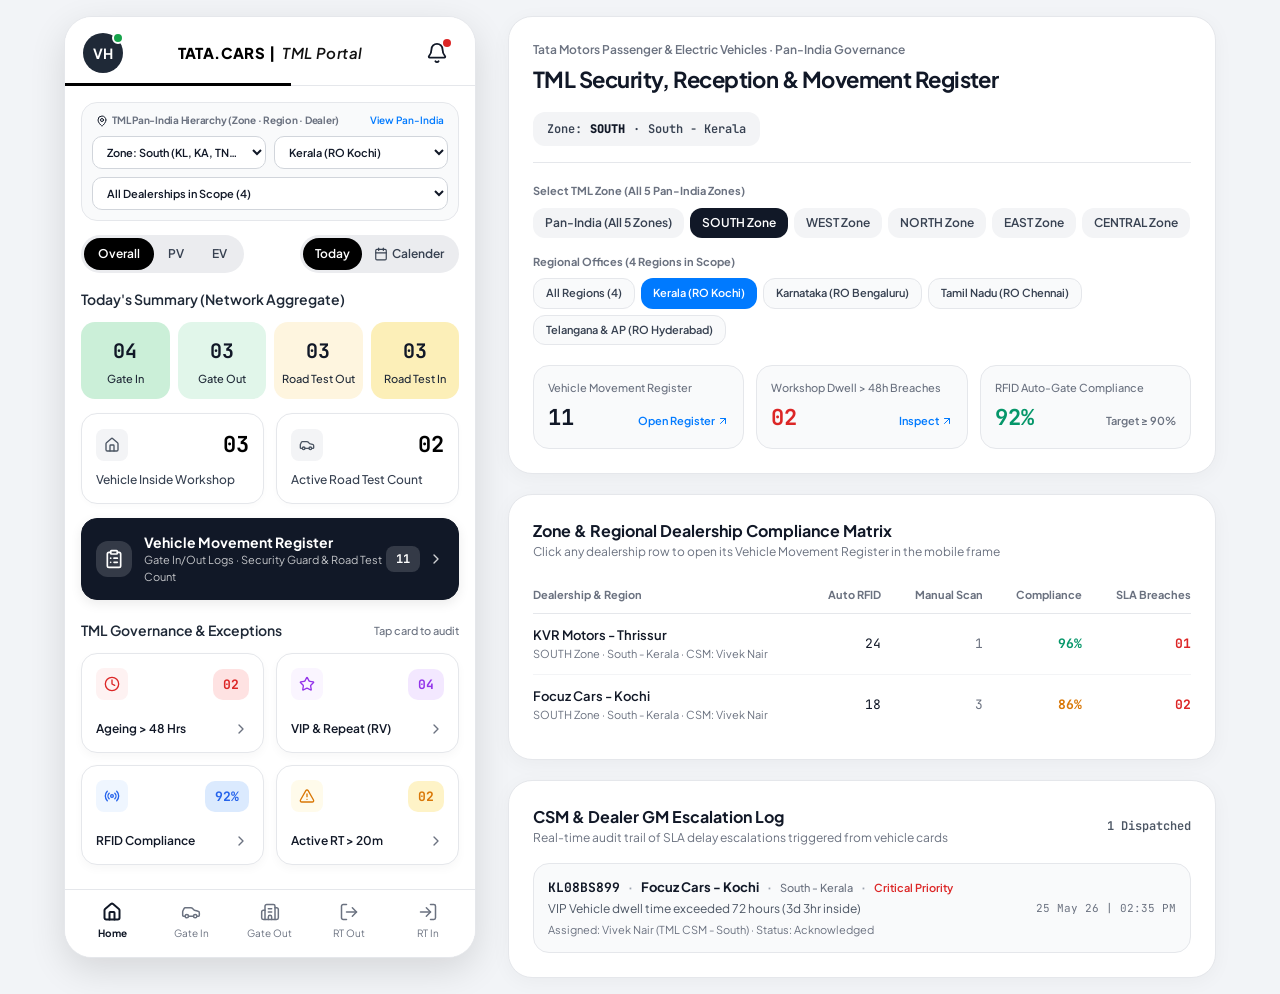
==== docs/index.html @ 7dfeef68 "build: update static documentation assets Update the documentation site build with the latest compil" ====
<!doctype html>
<html lang="en">
  <head>
    <meta charset="UTF-8" />
    <meta name="viewport" content="width=device-width, initial-scale=1.0" />
    <title>TATA.CARS | TML Security &amp; Reception Journey</title>
    <meta name="description" content="Tata Motors Limited (TML) regional governance portal for dealership workshop gate-in/out tracking, RFID compliance monitoring, road test telemetry, and SLA breach escalation." />
    <meta property="og:title" content="TATA.CARS | TML Security &amp; Reception Journey" />
    <meta property="og:description" content="Tata Motors Limited (TML) regional governance portal for dealership workshop gate-in/out tracking, RFID compliance monitoring, road test telemetry, and SLA breach escalation." />
    <meta property="og:type" content="website" />
    <meta name="twitter:card" content="summary_large_image" />
    <link rel="preconnect" href="https://fonts.googleapis.com">
    <link rel="preconnect" href="https://fonts.gstatic.com" crossorigin>
    <link href="https://fonts.googleapis.com/css2?family=JetBrains+Mono:wght@500;600;700&family=Plus+Jakarta+Sans:ital,wght@0,400;0,500;0,600;0,700;0,800;1,600&display=swap" rel="stylesheet">
    <script type="module" crossorigin src="./assets/index-ChUcdZ5o.js"></script>
    <link rel="stylesheet" crossorigin href="./assets/index-DG1BY53H.css">
  </head>
  <body class="bg-[#F2F4F7] text-[#111827] antialiased selection:bg-[#007AFF] selection:text-white">
    <div id="root"></div>
  </body>
</html>
---- docs/assets/index-DG1BY53H.css ----
/*! tailwindcss v4.3.3 | MIT License | https://tailwindcss.com */
@layer properties{@supports (((-webkit-hyphens:none)) and (not (margin-trim:inline))) or ((-moz-orient:inline) and (not (color:rgb(from red r g b)))){*,:before,:after,::backdrop{--tw-space-y-reverse:0;--tw-divide-y-reverse:0;--tw-border-style:solid;--tw-leading:initial;--tw-font-weight:initial;--tw-tracking:initial;--tw-shadow:0 0 #0000;--tw-shadow-color:initial;--tw-shadow-alpha:100%;--tw-inset-shadow:0 0 #0000;--tw-inset-shadow-color:initial;--tw-inset-shadow-alpha:100%;--tw-ring-color:initial;--tw-ring-shadow:0 0 #0000;--tw-inset-ring-color:initial;--tw-inset-ring-shadow:0 0 #0000;--tw-ring-inset:initial;--tw-ring-offset-width:0px;--tw-ring-offset-color:#fff;--tw-ring-offset-shadow:0 0 #0000;--tw-backdrop-blur:initial;--tw-backdrop-brightness:initial;--tw-backdrop-contrast:initial;--tw-backdrop-grayscale:initial;--tw-backdrop-hue-rotate:initial;--tw-backdrop-invert:initial;--tw-backdrop-opacity:initial;--tw-backdrop-saturate:initial;--tw-backdrop-sepia:initial}}}@layer theme{:root,:host{--font-sans:-apple-system, BlinkMacSystemFont, "Segoe UI", Roboto, "Helvetica Neue", "Noto Sans", Arial, sans-serif, "Apple Color Emoji", "Segoe UI Emoji", "Segoe UI Symbol", "Noto Color Emoji";--font-mono:ui-monospace, SFMono-Regular, Menlo, Monaco, Consolas, "Liberation Mono", "Courier New", monospace;--color-black:#000;--color-white:#fff;--spacing:.25rem;--container-6xl:72rem;--font-weight-medium:500;--font-weight-semibold:600;--font-weight-bold:700;--font-weight-extrabold:800;--tracking-tight:-.025em;--leading-snug:1.375;--radius-lg:.5rem;--radius-xl:.75rem;--radius-2xl:1rem;--blur-xs:4px;--default-transition-duration:.15s;--default-transition-timing-function:cubic-bezier(.4, 0, .2, 1);--default-font-family:var(--font-sans);--default-mono-font-family:var(--font-mono)}}@layer base{*,:after,:before,::backdrop{box-sizing:border-box;border:0 solid;margin:0;padding:0}::file-selector-button{box-sizing:border-box;border:0 solid;margin:0;padding:0}html,:host{-webkit-text-size-adjust:100%;tab-size:4;line-height:1.5;font-family:var(--default-font-family,-apple-system, BlinkMacSystemFont, "Segoe UI", Roboto, "Helvetica Neue", "Noto Sans", Arial, sans-serif, "Apple Color Emoji", "Segoe UI Emoji", "Segoe UI Symbol", "Noto Color Emoji");font-feature-settings:var(--default-font-feature-settings,normal);font-variation-settings:var(--default-font-variation-settings,normal);-webkit-tap-highlight-color:transparent}hr{height:0;color:inherit;border-top-width:1px}abbr:where([title]){-webkit-text-decoration:underline dotted;text-decoration:underline dotted}h1,h2,h3,h4,h5,h6{font-size:inherit;font-weight:inherit}a{color:inherit;-webkit-text-decoration:inherit;-webkit-text-decoration:inherit;-webkit-text-decoration:inherit;-webkit-text-decoration:inherit;text-decoration:inherit}b,strong{font-weight:bolder}code,kbd,samp,pre{font-family:var(--default-mono-font-family,ui-monospace, SFMono-Regular, Menlo, Monaco, Consolas, "Liberation Mono", "Courier New", monospace);font-feature-settings:var(--default-mono-font-feature-settings,normal);font-variation-settings:var(--default-mono-font-variation-settings,normal);font-size:1em}small{font-size:80%}sub,sup{vertical-align:baseline;font-size:75%;line-height:0;position:relative}sub{bottom:-.25em}sup{top:-.5em}table{text-indent:0;border-color:inherit;border-collapse:collapse}:-moz-focusring:where(:not(iframe)){outline:auto}progress{vertical-align:baseline}summary{display:list-item}ol,ul,menu{list-style:none}img,svg,video,canvas,audio,iframe,embed,object{vertical-align:middle;display:block}img,video{max-width:100%;height:auto}button,input,select,optgroup,textarea{font:inherit;font-feature-settings:inherit;font-variation-settings:inherit;letter-spacing:inherit;color:inherit;opacity:1;background-color:#0000;border-radius:0}::file-selector-button{font:inherit;font-feature-settings:inherit;font-variation-settings:inherit;letter-spacing:inherit;color:inherit;opacity:1;background-color:#0000;border-radius:0}:where(select:is([multiple],[size])) optgroup{font-weight:bolder}:where(select:is([multiple],[size])) optgroup option{padding-inline-start:20px}::file-selector-button{margin-inline-end:4px}::placeholder{opacity:1}@supports (not ((-webkit-appearance:-apple-pay-button))) or (contain-intrinsic-size:1px){::placeholder{color:currentColor}@supports (color:color-mix(in lab, red, red)){::placeholder{color:color-mix(in oklab, currentcolor 50%, transparent)}}}textarea{resize:vertical}::-webkit-search-decoration{-webkit-appearance:none}::-webkit-date-and-time-value{min-height:1lh;text-align:inherit}::-webkit-datetime-edit{display:inline-flex}::-webkit-datetime-edit-fields-wrapper{padding:0}::-webkit-datetime-edit{padding-block:0}::-webkit-datetime-edit-year-field{padding-block:0}::-webkit-datetime-edit-month-field{padding-block:0}::-webkit-datetime-edit-day-field{padding-block:0}::-webkit-datetime-edit-hour-field{padding-block:0}::-webkit-datetime-edit-minute-field{padding-block:0}::-webkit-datetime-edit-second-field{padding-block:0}::-webkit-datetime-edit-millisecond-field{padding-block:0}::-webkit-datetime-edit-meridiem-field{padding-block:0}::-webkit-calendar-picker-indicator{line-height:1}:-moz-ui-invalid{box-shadow:none}button,input:where([type=button],[type=reset],[type=submit]){appearance:button}::file-selector-button{appearance:button}::-webkit-inner-spin-button{height:auto}::-webkit-outer-spin-button{height:auto}[hidden]:where(:not([hidden=until-found])){display:none!important}body{color:#111827;-webkit-tap-highlight-color:transparent;background-color:#f2f4f7;font-family:Plus Jakarta Sans,-apple-system,BlinkMacSystemFont,sans-serif}.font-mono-tabular{font-variant-numeric:tabular-nums;font-family:JetBrains Mono,monospace}.tabular-nums{font-variant-numeric:tabular-nums}}@layer components;@layer utilities{.absolute{position:absolute}.fixed{position:fixed}.relative{position:relative}.inset-0{inset:0}.-top-\[1px\]{top:-1px}.top-1\.5{top:calc(var(--spacing) * 1.5)}.-right-\[1px\]{right:-1px}.right-1\.5{right:calc(var(--spacing) * 1.5)}.bottom-\[-1px\]{bottom:-1px}.left-0{left:0}.z-50{z-index:50}.mx-4{margin-inline:calc(var(--spacing) * 4)}.my-3{margin-block:calc(var(--spacing) * 3)}.mt-0\.5{margin-top:calc(var(--spacing) * .5)}.mt-1{margin-top:var(--spacing)}.mt-2{margin-top:calc(var(--spacing) * 2)}.mt-3{margin-top:calc(var(--spacing) * 3)}.mb-0\.5{margin-bottom:calc(var(--spacing) * .5)}.mb-1{margin-bottom:var(--spacing)}.mb-1\.5{margin-bottom:calc(var(--spacing) * 1.5)}.mb-2{margin-bottom:calc(var(--spacing) * 2)}.mb-2\.5{margin-bottom:calc(var(--spacing) * 2.5)}.mb-3{margin-bottom:calc(var(--spacing) * 3)}.mb-3\.5{margin-bottom:calc(var(--spacing) * 3.5)}.mb-4{margin-bottom:calc(var(--spacing) * 4)}.mb-5{margin-bottom:calc(var(--spacing) * 5)}.ml-1{margin-left:var(--spacing)}.block{display:block}.contents{display:contents}.flex{display:flex}.grid{display:grid}.inline-flex{display:inline-flex}.h-2{height:calc(var(--spacing) * 2)}.h-3{height:calc(var(--spacing) * 3)}.h-3\.5{height:calc(var(--spacing) * 3.5)}.h-4{height:calc(var(--spacing) * 4)}.h-5{height:calc(var(--spacing) * 5)}.h-7{height:calc(var(--spacing) * 7)}.h-8{height:calc(var(--spacing) * 8)}.h-9{height:calc(var(--spacing) * 9)}.h-10{height:calc(var(--spacing) * 10)}.h-\[3px\]{height:3px}.h-\[22px\]{height:22px}.min-h-\[40px\]{min-height:40px}.min-h-\[100px\]{min-height:100px}.min-h-\[860px\]{min-height:860px}.min-h-screen{min-height:100vh}.w-2{width:calc(var(--spacing) * 2)}.w-3{width:calc(var(--spacing) * 3)}.w-3\.5{width:calc(var(--spacing) * 3.5)}.w-4{width:calc(var(--spacing) * 4)}.w-5{width:calc(var(--spacing) * 5)}.w-7{width:calc(var(--spacing) * 7)}.w-8{width:calc(var(--spacing) * 8)}.w-9{width:calc(var(--spacing) * 9)}.w-10{width:calc(var(--spacing) * 10)}.w-\[22px\]{width:22px}.w-\[55\%\]{width:55%}.w-full{width:100%}.max-w-6xl{max-width:var(--container-6xl)}.max-w-\[400px\]{max-width:400px}.max-w-\[412px\]{max-width:412px}.min-w-\[40px\]{min-width:40px}.flex-1{flex:1}.shrink-0{flex-shrink:0}.border-collapse{border-collapse:collapse}.cursor-pointer{cursor:pointer}.grid-cols-1{grid-template-columns:repeat(1,minmax(0,1fr))}.grid-cols-2{grid-template-columns:repeat(2,minmax(0,1fr))}.grid-cols-3{grid-template-columns:repeat(3,minmax(0,1fr))}.grid-cols-4{grid-template-columns:repeat(4,minmax(0,1fr))}.grid-cols-5{grid-template-columns:repeat(5,minmax(0,1fr))}.flex-col{flex-direction:column}.flex-wrap{flex-wrap:wrap}.items-baseline{align-items:baseline}.items-center{align-items:center}.items-end{align-items:flex-end}.items-start{align-items:flex-start}.justify-between{justify-content:space-between}.justify-center{justify-content:center}.justify-end{justify-content:flex-end}.justify-start{justify-content:flex-start}.gap-0\.5{gap:calc(var(--spacing) * .5)}.gap-1{gap:var(--spacing)}.gap-1\.5{gap:calc(var(--spacing) * 1.5)}.gap-2{gap:calc(var(--spacing) * 2)}.gap-2\.5{gap:calc(var(--spacing) * 2.5)}.gap-3{gap:calc(var(--spacing) * 3)}.gap-4{gap:calc(var(--spacing) * 4)}.gap-5{gap:calc(var(--spacing) * 5)}.gap-8{gap:calc(var(--spacing) * 8)}:where(.space-y-1>:not(:last-child)){--tw-space-y-reverse:0;margin-block-start:calc(var(--spacing) * var(--tw-space-y-reverse));margin-block-end:calc(var(--spacing) * calc(1 - var(--tw-space-y-reverse)))}:where(.space-y-1\.5>:not(:last-child)){--tw-space-y-reverse:0;margin-block-start:calc(calc(var(--spacing) * 1.5) * var(--tw-space-y-reverse));margin-block-end:calc(calc(var(--spacing) * 1.5) * calc(1 - var(--tw-space-y-reverse)))}:where(.space-y-2>:not(:last-child)){--tw-space-y-reverse:0;margin-block-start:calc(calc(var(--spacing) * 2) * var(--tw-space-y-reverse));margin-block-end:calc(calc(var(--spacing) * 2) * calc(1 - var(--tw-space-y-reverse)))}:where(.space-y-3>:not(:last-child)){--tw-space-y-reverse:0;margin-block-start:calc(calc(var(--spacing) * 3) * var(--tw-space-y-reverse));margin-block-end:calc(calc(var(--spacing) * 3) * calc(1 - var(--tw-space-y-reverse)))}:where(.divide-y>:not(:last-child)){--tw-divide-y-reverse:0;border-bottom-style:var(--tw-border-style);border-top-style:var(--tw-border-style);border-top-width:calc(1px * var(--tw-divide-y-reverse));border-bottom-width:calc(1px * calc(1 - var(--tw-divide-y-reverse)))}:where(.divide-\[\#F3F4F6\]>:not(:last-child)){border-color:#f3f4f6}.truncate{text-overflow:ellipsis;white-space:nowrap;overflow:hidden}.overflow-hidden{overflow:hidden}.overflow-x-auto{overflow-x:auto}.overflow-y-auto{overflow-y:auto}.rounded-2xl{border-radius:var(--radius-2xl)}.rounded-\[6px\]{border-radius:6px}.rounded-\[10px\]{border-radius:10px}.rounded-\[14px\]{border-radius:14px}.rounded-\[16px\]{border-radius:16px}.rounded-\[18px\]{border-radius:18px}.rounded-\[20px\]{border-radius:20px}.rounded-\[24px\]{border-radius:24px}.rounded-\[28px\]{border-radius:28px}.rounded-full{border-radius:2147483647px}.rounded-lg{border-radius:var(--radius-lg)}.rounded-xl{border-radius:var(--radius-xl)}.border{border-style:var(--tw-border-style);border-width:1px}.border-2{border-style:var(--tw-border-style);border-width:2px}.border-t{border-top-style:var(--tw-border-style);border-top-width:1px}.border-b{border-bottom-style:var(--tw-border-style);border-bottom-width:1px}.border-dashed{--tw-border-style:dashed;border-style:dashed}.border-none{--tw-border-style:none;border-style:none}.border-\[\#007AFF\]\/40{border-color:oklab(60.2765% -.047404 -.212489/.4)}.border-\[\#10B981\]{border-color:#10b981}.border-\[\#10B981\]\/40{border-color:oklab(69.5873% -.142158 .0448781/.4)}.border-\[\#93C5FD\]{border-color:#93c5fd}.border-\[\#111827\]{border-color:#111827}.border-\[\#A855F7\]{border-color:#a855f7}.border-\[\#D1D5DB\]{border-color:#d1d5db}.border-\[\#D97706\]{border-color:#d97706}.border-\[\#DC2626\]{border-color:#dc2626}.border-\[\#DC2626\]\/40{border-color:oklab(57.7099% .191149 .0987651/.4)}.border-\[\#E5E7EB\]{border-color:#e5e7eb}.border-\[\#F3F4F6\]{border-color:#f3f4f6}.border-white{border-color:var(--color-white)}.bg-\[\#1F2937\]{background-color:#1f2937}.bg-\[\#007AFF\]{background-color:#007aff}.bg-\[\#10B981\]{background-color:#10b981}.bg-\[\#16A34A\]{background-color:#16a34a}.bg-\[\#111827\]{background-color:#111827}.bg-\[\#CBEFD8\]{background-color:#cbefd8}.bg-\[\#DBEAFE\]{background-color:#dbeafe}.bg-\[\#DC2626\]{background-color:#dc2626}.bg-\[\#E1F6EA\]{background-color:#e1f6ea}.bg-\[\#EBECEF\]{background-color:#ebecef}.bg-\[\#ECFDF5\]{background-color:#ecfdf5}.bg-\[\#ECFDF5\]\/20{background-color:oklab(97.9319% -.020075 .00496334/.2)}.bg-\[\#EFF6FF\]{background-color:#eff6ff}.bg-\[\#EFF6FF\]\/30{background-color:oklab(97.048% -.00376537 -.0136734/.3)}.bg-\[\#EFF6FF\]\/70{background-color:oklab(97.048% -.00376537 -.0136734/.7)}.bg-\[\#F2F4F7\]{background-color:#f2f4f7}.bg-\[\#F3E8FF\]{background-color:#f3e8ff}.bg-\[\#F3F4F6\]{background-color:#f3f4f6}.bg-\[\#F9FAFB\]{background-color:#f9fafb}.bg-\[\#F59E0B\]{background-color:#f59e0b}.bg-\[\#FAF5FF\]{background-color:#faf5ff}.bg-\[\#FCEFB8\]{background-color:#fcefb8}.bg-\[\#FEE2E2\]{background-color:#fee2e2}.bg-\[\#FEF2F2\]{background-color:#fef2f2}.bg-\[\#FEF2F2\]\/20{background-color:oklab(97.0528% .0123559 .00386727/.2)}.bg-\[\#FEF3C7\]{background-color:#fef3c7}.bg-\[\#FEF5DF\]{background-color:#fef5df}.bg-\[\#FFFBEB\]{background-color:#fffbeb}.bg-black{background-color:var(--color-black)}.bg-black\/50{background-color:#00000080}@supports (color:color-mix(in lab, red, red)){.bg-black\/50{background-color:color-mix(in oklab, var(--color-black) 50%, transparent)}}.bg-transparent{background-color:#0000}.bg-white{background-color:var(--color-white)}.bg-white\/15{background-color:#ffffff26}@supports (color:color-mix(in lab, red, red)){.bg-white\/15{background-color:color-mix(in oklab, var(--color-white) 15%, transparent)}}.p-1{padding:var(--spacing)}.p-2{padding:calc(var(--spacing) * 2)}.p-2\.5{padding:calc(var(--spacing) * 2.5)}.p-3{padding:calc(var(--spacing) * 3)}.p-3\.5{padding:calc(var(--spacing) * 3.5)}.p-4{padding:calc(var(--spacing) * 4)}.p-5{padding:calc(var(--spacing) * 5)}.p-6{padding:calc(var(--spacing) * 6)}.p-\[3px\]{padding:3px}.px-1{padding-inline:var(--spacing)}.px-1\.5{padding-inline:calc(var(--spacing) * 1.5)}.px-2{padding-inline:calc(var(--spacing) * 2)}.px-2\.5{padding-inline:calc(var(--spacing) * 2.5)}.px-3{padding-inline:calc(var(--spacing) * 3)}.px-3\.5{padding-inline:calc(var(--spacing) * 3.5)}.px-4{padding-inline:calc(var(--spacing) * 4)}.px-\[18px\]{padding-inline:18px}.py-0\.5{padding-block:calc(var(--spacing) * .5)}.py-1{padding-block:var(--spacing)}.py-1\.5{padding-block:calc(var(--spacing) * 1.5)}.py-2{padding-block:calc(var(--spacing) * 2)}.py-2\.5{padding-block:calc(var(--spacing) * 2.5)}.py-3{padding-block:calc(var(--spacing) * 3)}.py-3\.5{padding-block:calc(var(--spacing) * 3.5)}.py-4{padding-block:calc(var(--spacing) * 4)}.py-\[3px\]{padding-block:3px}.py-\[7px\]{padding-block:7px}.py-\[9px\]{padding-block:9px}.pt-2{padding-top:calc(var(--spacing) * 2)}.pt-2\.5{padding-top:calc(var(--spacing) * 2.5)}.pt-3{padding-top:calc(var(--spacing) * 3)}.pt-4{padding-top:calc(var(--spacing) * 4)}.pr-3{padding-right:calc(var(--spacing) * 3)}.pb-2{padding-bottom:calc(var(--spacing) * 2)}.pb-2\.5{padding-bottom:calc(var(--spacing) * 2.5)}.pb-3{padding-bottom:calc(var(--spacing) * 3)}.pb-4{padding-bottom:calc(var(--spacing) * 4)}.pl-3{padding-left:calc(var(--spacing) * 3)}.text-center{text-align:center}.text-left{text-align:left}.text-right{text-align:right}.text-\[10px\]{font-size:10px}.text-\[11px\]{font-size:11px}.text-\[12px\]{font-size:12px}.text-\[13px\]{font-size:13px}.text-\[14px\]{font-size:14px}.text-\[15px\]{font-size:15px}.text-\[16px\]{font-size:16px}.text-\[20px\]{font-size:20px}.text-\[22px\]{font-size:22px}.leading-\[1\.2\]{--tw-leading:1.2;line-height:1.2}.leading-snug{--tw-leading:var(--leading-snug);line-height:var(--leading-snug)}.font-bold{--tw-font-weight:var(--font-weight-bold);font-weight:var(--font-weight-bold)}.font-extrabold{--tw-font-weight:var(--font-weight-extrabold);font-weight:var(--font-weight-extrabold)}.font-medium{--tw-font-weight:var(--font-weight-medium);font-weight:var(--font-weight-medium)}.font-semibold{--tw-font-weight:var(--font-weight-semibold);font-weight:var(--font-weight-semibold)}.tracking-\[0\.4px\]{--tw-tracking:.4px;letter-spacing:.4px}.tracking-tight{--tw-tracking:var(--tracking-tight);letter-spacing:var(--tracking-tight)}.break-all{word-break:break-all}.whitespace-nowrap{white-space:nowrap}.text-\[\#1F2937\]{color:#1f2937}.text-\[\#3B82F6\]{color:#3b82f6}.text-\[\#4B5563\]{color:#4b5563}.text-\[\#6B7280\]{color:#6b7280}.text-\[\#007AFF\]{color:#007aff}.text-\[\#9CA3AF\]{color:#9ca3af}.text-\[\#065F46\]{color:#065f46}.text-\[\#2563EB\]{color:#2563eb}.text-\[\#9333EA\]{color:#9333ea}.text-\[\#047857\]{color:#047857}.text-\[\#059669\]{color:#059669}.text-\[\#111111\]{color:#111}.text-\[\#111827\]{color:#111827}.text-\[\#374151\]{color:#374151}.text-\[\#D97706\]{color:#d97706}.text-\[\#DC2626\]{color:#dc2626}.text-black{color:var(--color-black)}.text-white{color:var(--color-white)}.text-white\/75{color:#ffffffbf}@supports (color:color-mix(in lab, red, red)){.text-white\/75{color:color-mix(in oklab, var(--color-white) 75%, transparent)}}.text-white\/80{color:#fffc}@supports (color:color-mix(in lab, red, red)){.text-white\/80{color:color-mix(in oklab, var(--color-white) 80%, transparent)}}.italic{font-style:italic}.underline{text-decoration-line:underline}.antialiased{-webkit-font-smoothing:antialiased;-moz-osx-font-smoothing:grayscale}.shadow-2xl{--tw-shadow:0 25px 50px -12px var(--tw-shadow-color,#00000040);box-shadow:var(--tw-inset-shadow), var(--tw-inset-ring-shadow), var(--tw-ring-offset-shadow), var(--tw-ring-shadow), var(--tw-shadow)}.shadow-\[0_2px_6px_rgba\(0\,0\,0\,0\.02\)\]{--tw-shadow:0 2px 6px var(--tw-shadow-color,#00000005);box-shadow:var(--tw-inset-shadow), var(--tw-inset-ring-shadow), var(--tw-ring-offset-shadow), var(--tw-ring-shadow), var(--tw-shadow)}.shadow-\[0_2px_8px_rgba\(0\,0\,0\,0\.03\)\]{--tw-shadow:0 2px 8px var(--tw-shadow-color,#00000008);box-shadow:var(--tw-inset-shadow), var(--tw-inset-ring-shadow), var(--tw-ring-offset-shadow), var(--tw-ring-shadow), var(--tw-shadow)}.shadow-\[0_4px_10px_rgba\(0\,0\,0\,0\.03\)\]{--tw-shadow:0 4px 10px var(--tw-shadow-color,#00000008);box-shadow:var(--tw-inset-shadow), var(--tw-inset-ring-shadow), var(--tw-ring-offset-shadow), var(--tw-ring-shadow), var(--tw-shadow)}.shadow-\[0_4px_12px_rgba\(0\,0\,0\,0\.05\)\]{--tw-shadow:0 4px 12px var(--tw-shadow-color,#0000000d);box-shadow:var(--tw-inset-shadow), var(--tw-inset-ring-shadow), var(--tw-ring-offset-shadow), var(--tw-ring-shadow), var(--tw-shadow)}.shadow-\[0_4px_12px_rgba\(0\,0\,0\,0\.08\)\]{--tw-shadow:0 4px 12px var(--tw-shadow-color,#00000014);box-shadow:var(--tw-inset-shadow), var(--tw-inset-ring-shadow), var(--tw-ring-offset-shadow), var(--tw-ring-shadow), var(--tw-shadow)}.shadow-\[0_4px_14px_rgba\(0\,0\,0\,0\.04\)\]{--tw-shadow:0 4px 14px var(--tw-shadow-color,#0000000a);box-shadow:var(--tw-inset-shadow), var(--tw-inset-ring-shadow), var(--tw-ring-offset-shadow), var(--tw-ring-shadow), var(--tw-shadow)}.shadow-\[0_4px_20px_rgba\(0\,0\,0\,0\.04\)\]{--tw-shadow:0 4px 20px var(--tw-shadow-color,#0000000a);box-shadow:var(--tw-inset-shadow), var(--tw-inset-ring-shadow), var(--tw-ring-offset-shadow), var(--tw-ring-shadow), var(--tw-shadow)}.shadow-\[0_12px_36px_rgba\(0\,0\,0\,0\.12\)\]{--tw-shadow:0 12px 36px var(--tw-shadow-color,#0000001f);box-shadow:var(--tw-inset-shadow), var(--tw-inset-ring-shadow), var(--tw-ring-offset-shadow), var(--tw-ring-shadow), var(--tw-shadow)}.backdrop-blur-xs{--tw-backdrop-blur:blur(var(--blur-xs));-webkit-backdrop-filter:var(--tw-backdrop-blur,) var(--tw-backdrop-brightness,) var(--tw-backdrop-contrast,) var(--tw-backdrop-grayscale,) var(--tw-backdrop-hue-rotate,) var(--tw-backdrop-invert,) var(--tw-backdrop-opacity,) var(--tw-backdrop-saturate,) var(--tw-backdrop-sepia,);backdrop-filter:var(--tw-backdrop-blur,) var(--tw-backdrop-brightness,) var(--tw-backdrop-contrast,) var(--tw-backdrop-grayscale,) var(--tw-backdrop-hue-rotate,) var(--tw-backdrop-invert,) var(--tw-backdrop-opacity,) var(--tw-backdrop-saturate,) var(--tw-backdrop-sepia,)}.transition-colors{transition-property:color,background-color,border-color,outline-color,text-decoration-color,fill,stroke,--tw-gradient-from,--tw-gradient-via,--tw-gradient-to;transition-timing-function:var(--tw-ease,var(--default-transition-timing-function));transition-duration:var(--tw-duration,var(--default-transition-duration))}.transition-transform{transition-property:transform,translate,scale,rotate;transition-timing-function:var(--tw-ease,var(--default-transition-timing-function));transition-duration:var(--tw-duration,var(--default-transition-duration))}.outline-none{--tw-outline-style:none;outline-style:none}.selection\:bg-\[\#007AFF\] ::selection{background-color:#007aff}.selection\:bg-\[\#007AFF\]::selection{background-color:#007aff}.selection\:text-white ::selection{color:var(--color-white)}.selection\:text-white::selection{color:var(--color-white)}.placeholder\:text-\[\#6B7280\]::placeholder{color:#6b7280}@media (hover:hover){.hover\:border-\[\#9CA3AF\]:hover{border-color:#9ca3af}.hover\:border-\[\#2563EB\]\/40:hover{border-color:oklab(54.615% -.026671 -.213549/.4)}.hover\:border-\[\#2563EB\]\/50:hover{border-color:oklab(54.615% -.026671 -.213549/.5)}.hover\:border-\[\#9333EA\]\/50:hover{border-color:oklab(55.7537% .134997 -.213369/.5)}.hover\:border-\[\#D97706\]\/50:hover{border-color:oklab(66.584% .082678 .133963/.5)}.hover\:border-\[\#DC2626\]\/50:hover{border-color:oklab(57.7099% .191149 .0987651/.5)}.hover\:bg-\[\#1F2937\]:hover{background-color:#1f2937}.hover\:bg-\[\#0062CC\]:hover{background-color:#0062cc}.hover\:bg-\[\#E5E7EB\]:hover{background-color:#e5e7eb}.hover\:bg-\[\#F3F4F6\]:hover{background-color:#f3f4f6}.hover\:bg-\[\#F9FAFB\]:hover{background-color:#f9fafb}.hover\:text-\[\#007AFF\]:hover{color:#007aff}.hover\:text-\[\#111827\]:hover{color:#111827}.hover\:text-black:hover{color:var(--color-black)}.hover\:underline:hover{text-decoration-line:underline}}.focus\:border-\[\#007AFF\]:focus{border-color:#007aff}.active\:scale-\[0\.97\]:active{scale:.97}.active\:scale-\[0\.99\]:active{scale:.99}@media (width>=40rem){.sm\:grid-cols-3{grid-template-columns:repeat(3,minmax(0,1fr))}.sm\:flex-row{flex-direction:row}.sm\:items-center{align-items:center}.sm\:px-6{padding-inline:calc(var(--spacing) * 6)}}@media (width>=64rem){.lg\:max-w-none{max-width:none}.lg\:flex-1{flex:1}.lg\:flex-row{flex-direction:row}.lg\:items-start{align-items:flex-start}}}@property --tw-space-y-reverse{syntax:"*";inherits:false;initial-value:0}@property --tw-divide-y-reverse{syntax:"*";inherits:false;initial-value:0}@property --tw-border-style{syntax:"*";inherits:false;initial-value:solid}@property --tw-leading{syntax:"*";inherits:false}@property --tw-font-weight{syntax:"*";inherits:false}@property --tw-tracking{syntax:"*";inherits:false}@property --tw-shadow{syntax:"*";inherits:false;initial-value:0 0 #0000}@property --tw-shadow-color{syntax:"*";inherits:false}@property --tw-shadow-alpha{syntax:"<percentage>";inherits:false;initial-value:100%}@property --tw-inset-shadow{syntax:"*";inherits:false;initial-value:0 0 #0000}@property --tw-inset-shadow-color{syntax:"*";inherits:false}@property --tw-inset-shadow-alpha{syntax:"<percentage>";inherits:false;initial-value:100%}@property --tw-ring-color{syntax:"*";inherits:false}@property --tw-ring-shadow{syntax:"*";inherits:false;initial-value:0 0 #0000}@property --tw-inset-ring-color{syntax:"*";inherits:false}@property --tw-inset-ring-shadow{syntax:"*";inherits:false;initial-value:0 0 #0000}@property --tw-ring-inset{syntax:"*";inherits:false}@property --tw-ring-offset-width{syntax:"<length>";inherits:false;initial-value:0}@property --tw-ring-offset-color{syntax:"*";inherits:false;initial-value:#fff}@property --tw-ring-offset-shadow{syntax:"*";inherits:false;initial-value:0 0 #0000}@property --tw-backdrop-blur{syntax:"*";inherits:false}@property --tw-backdrop-brightness{syntax:"*";inherits:false}@property --tw-backdrop-contrast{syntax:"*";inherits:false}@property --tw-backdrop-grayscale{syntax:"*";inherits:false}@property --tw-backdrop-hue-rotate{syntax:"*";inherits:false}@property --tw-backdrop-invert{syntax:"*";inherits:false}@property --tw-backdrop-opacity{syntax:"*";inherits:false}@property --tw-backdrop-saturate{syntax:"*";inherits:false}@property --tw-backdrop-sepia{syntax:"*";inherits:false}
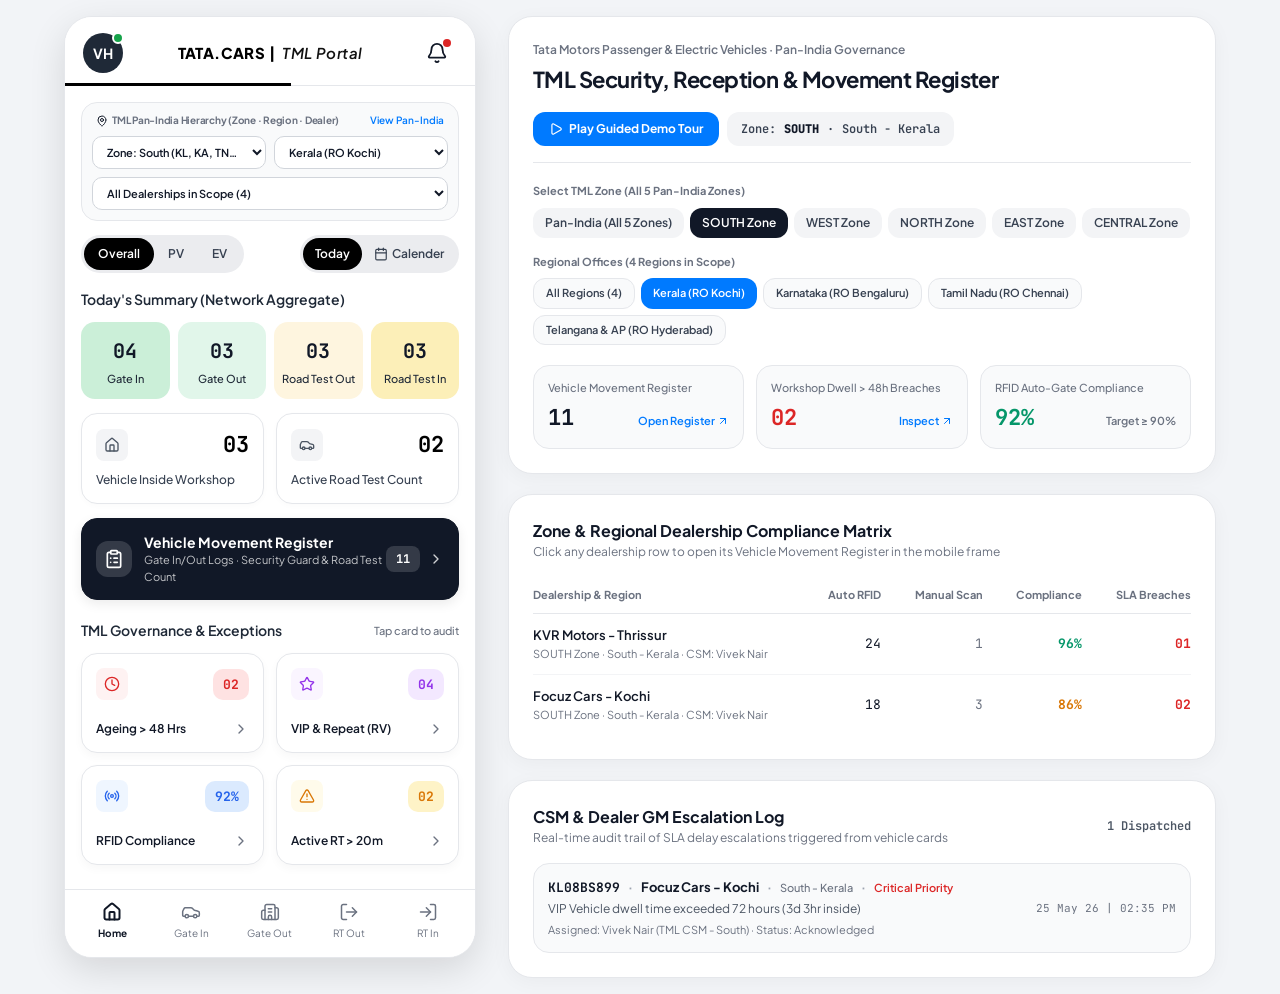
==== commit 48e62bc5: "feat: implement interactive product demo walkthrough Added demo state management and playback contro" ====
--- a/docs/index.html
+++ b/docs/index.html
@@ -12,8 +12,8 @@
     <link rel="preconnect" href="https://fonts.googleapis.com">
     <link rel="preconnect" href="https://fonts.gstatic.com" crossorigin>
     <link href="https://fonts.googleapis.com/css2?family=JetBrains+Mono:wght@500;600;700&family=Plus+Jakarta+Sans:ital,wght@0,400;0,500;0,600;0,700;0,800;1,600&display=swap" rel="stylesheet">
-    <script type="module" crossorigin src="./assets/index-ChUcdZ5o.js"></script>
-    <link rel="stylesheet" crossorigin href="./assets/index-DG1BY53H.css">
+    <script type="module" crossorigin src="./assets/index-CXfEbrpT.js"></script>
+    <link rel="stylesheet" crossorigin href="./assets/index-B9SF2IJI.css">
   </head>
   <body class="bg-[#F2F4F7] text-[#111827] antialiased selection:bg-[#007AFF] selection:text-white">
     <div id="root"></div>
--- a/docs/assets/index-B9SF2IJI.css
+++ b/docs/assets/index-B9SF2IJI.css
@@ -0,0 +1,2 @@
+/*! tailwindcss v4.3.3 | MIT License | https://tailwindcss.com */
+@layer properties{@supports (((-webkit-hyphens:none)) and (not (margin-trim:inline))) or ((-moz-orient:inline) and (not (color:rgb(from red r g b)))){*,:before,:after,::backdrop{--tw-rotate-x:initial;--tw-rotate-y:initial;--tw-rotate-z:initial;--tw-skew-x:initial;--tw-skew-y:initial;--tw-space-y-reverse:0;--tw-divide-y-reverse:0;--tw-border-style:solid;--tw-leading:initial;--tw-font-weight:initial;--tw-tracking:initial;--tw-shadow:0 0 #0000;--tw-shadow-color:initial;--tw-shadow-alpha:100%;--tw-inset-shadow:0 0 #0000;--tw-inset-shadow-color:initial;--tw-inset-shadow-alpha:100%;--tw-ring-color:initial;--tw-ring-shadow:0 0 #0000;--tw-inset-ring-color:initial;--tw-inset-ring-shadow:0 0 #0000;--tw-ring-inset:initial;--tw-ring-offset-width:0px;--tw-ring-offset-color:#fff;--tw-ring-offset-shadow:0 0 #0000;--tw-blur:initial;--tw-brightness:initial;--tw-contrast:initial;--tw-grayscale:initial;--tw-hue-rotate:initial;--tw-invert:initial;--tw-opacity:initial;--tw-saturate:initial;--tw-sepia:initial;--tw-drop-shadow:initial;--tw-drop-shadow-color:initial;--tw-drop-shadow-alpha:100%;--tw-drop-shadow-size:initial;--tw-backdrop-blur:initial;--tw-backdrop-brightness:initial;--tw-backdrop-contrast:initial;--tw-backdrop-grayscale:initial;--tw-backdrop-hue-rotate:initial;--tw-backdrop-invert:initial;--tw-backdrop-opacity:initial;--tw-backdrop-saturate:initial;--tw-backdrop-sepia:initial}}}@layer theme{:root,:host{--font-sans:-apple-system, BlinkMacSystemFont, "Segoe UI", Roboto, "Helvetica Neue", "Noto Sans", Arial, sans-serif, "Apple Color Emoji", "Segoe UI Emoji", "Segoe UI Symbol", "Noto Color Emoji";--font-mono:ui-monospace, SFMono-Regular, Menlo, Monaco, Consolas, "Liberation Mono", "Courier New", monospace;--color-black:#000;--color-white:#fff;--spacing:.25rem;--container-6xl:72rem;--font-weight-medium:500;--font-weight-semibold:600;--font-weight-bold:700;--font-weight-extrabold:800;--tracking-tight:-.025em;--leading-snug:1.375;--leading-relaxed:1.625;--radius-lg:.5rem;--radius-xl:.75rem;--radius-2xl:1rem;--blur-xs:4px;--default-transition-duration:.15s;--default-transition-timing-function:cubic-bezier(.4, 0, .2, 1);--default-font-family:var(--font-sans);--default-mono-font-family:var(--font-mono)}}@layer base{*,:after,:before,::backdrop{box-sizing:border-box;border:0 solid;margin:0;padding:0}::file-selector-button{box-sizing:border-box;border:0 solid;margin:0;padding:0}html,:host{-webkit-text-size-adjust:100%;tab-size:4;line-height:1.5;font-family:var(--default-font-family,-apple-system, BlinkMacSystemFont, "Segoe UI", Roboto, "Helvetica Neue", "Noto Sans", Arial, sans-serif, "Apple Color Emoji", "Segoe UI Emoji", "Segoe UI Symbol", "Noto Color Emoji");font-feature-settings:var(--default-font-feature-settings,normal);font-variation-settings:var(--default-font-variation-settings,normal);-webkit-tap-highlight-color:transparent}hr{height:0;color:inherit;border-top-width:1px}abbr:where([title]){-webkit-text-decoration:underline dotted;text-decoration:underline dotted}h1,h2,h3,h4,h5,h6{font-size:inherit;font-weight:inherit}a{color:inherit;-webkit-text-decoration:inherit;-webkit-text-decoration:inherit;-webkit-text-decoration:inherit;-webkit-text-decoration:inherit;text-decoration:inherit}b,strong{font-weight:bolder}code,kbd,samp,pre{font-family:var(--default-mono-font-family,ui-monospace, SFMono-Regular, Menlo, Monaco, Consolas, "Liberation Mono", "Courier New", monospace);font-feature-settings:var(--default-mono-font-feature-settings,normal);font-variation-settings:var(--default-mono-font-variation-settings,normal);font-size:1em}small{font-size:80%}sub,sup{vertical-align:baseline;font-size:75%;line-height:0;position:relative}sub{bottom:-.25em}sup{top:-.5em}table{text-indent:0;border-color:inherit;border-collapse:collapse}:-moz-focusring:where(:not(iframe)){outline:auto}progress{vertical-align:baseline}summary{display:list-item}ol,ul,menu{list-style:none}img,svg,video,canvas,audio,iframe,embed,object{vertical-align:middle;display:block}img,video{max-width:100%;height:auto}button,input,select,optgroup,textarea{font:inherit;font-feature-settings:inherit;font-variation-settings:inherit;letter-spacing:inherit;color:inherit;opacity:1;background-color:#0000;border-radius:0}::file-selector-button{font:inherit;font-feature-settings:inherit;font-variation-settings:inherit;letter-spacing:inherit;color:inherit;opacity:1;background-color:#0000;border-radius:0}:where(select:is([multiple],[size])) optgroup{font-weight:bolder}:where(select:is([multiple],[size])) optgroup option{padding-inline-start:20px}::file-selector-button{margin-inline-end:4px}::placeholder{opacity:1}@supports (not ((-webkit-appearance:-apple-pay-button))) or (contain-intrinsic-size:1px){::placeholder{color:currentColor}@supports (color:color-mix(in lab, red, red)){::placeholder{color:color-mix(in oklab, currentcolor 50%, transparent)}}}textarea{resize:vertical}::-webkit-search-decoration{-webkit-appearance:none}::-webkit-date-and-time-value{min-height:1lh;text-align:inherit}::-webkit-datetime-edit{display:inline-flex}::-webkit-datetime-edit-fields-wrapper{padding:0}::-webkit-datetime-edit{padding-block:0}::-webkit-datetime-edit-year-field{padding-block:0}::-webkit-datetime-edit-month-field{padding-block:0}::-webkit-datetime-edit-day-field{padding-block:0}::-webkit-datetime-edit-hour-field{padding-block:0}::-webkit-datetime-edit-minute-field{padding-block:0}::-webkit-datetime-edit-second-field{padding-block:0}::-webkit-datetime-edit-millisecond-field{padding-block:0}::-webkit-datetime-edit-meridiem-field{padding-block:0}::-webkit-calendar-picker-indicator{line-height:1}:-moz-ui-invalid{box-shadow:none}button,input:where([type=button],[type=reset],[type=submit]){appearance:button}::file-selector-button{appearance:button}::-webkit-inner-spin-button{height:auto}::-webkit-outer-spin-button{height:auto}[hidden]:where(:not([hidden=until-found])){display:none!important}body{color:#111827;-webkit-tap-highlight-color:transparent;background-color:#f2f4f7;font-family:Plus Jakarta Sans,-apple-system,BlinkMacSystemFont,sans-serif}.font-mono-tabular{font-variant-numeric:tabular-nums;font-family:JetBrains Mono,monospace}.tabular-nums{font-variant-numeric:tabular-nums}}@layer components;@layer utilities{.visible{visibility:visible}.absolute{position:absolute}.fixed{position:fixed}.relative{position:relative}.static{position:static}.inset-0{inset:0}.-top-\[1px\]{top:-1px}.top-1\.5{top:calc(var(--spacing) * 1.5)}.-right-\[1px\]{right:-1px}.right-1\.5{right:calc(var(--spacing) * 1.5)}.bottom-\[-1px\]{bottom:-1px}.left-0{left:0}.z-50{z-index:50}.container{width:100%}@media (width>=40rem){.container{max-width:40rem}}@media (width>=48rem){.container{max-width:48rem}}@media (width>=64rem){.container{max-width:64rem}}@media (width>=80rem){.container{max-width:80rem}}@media (width>=96rem){.container{max-width:96rem}}.mx-4{margin-inline:calc(var(--spacing) * 4)}.my-3{margin-block:calc(var(--spacing) * 3)}.mt-0\.5{margin-top:calc(var(--spacing) * .5)}.mt-1{margin-top:var(--spacing)}.mt-2{margin-top:calc(var(--spacing) * 2)}.mt-3{margin-top:calc(var(--spacing) * 3)}.mb-0\.5{margin-bottom:calc(var(--spacing) * .5)}.mb-1{margin-bottom:var(--spacing)}.mb-1\.5{margin-bottom:calc(var(--spacing) * 1.5)}.mb-2{margin-bottom:calc(var(--spacing) * 2)}.mb-2\.5{margin-bottom:calc(var(--spacing) * 2.5)}.mb-3{margin-bottom:calc(var(--spacing) * 3)}.mb-3\.5{margin-bottom:calc(var(--spacing) * 3.5)}.mb-4{margin-bottom:calc(var(--spacing) * 4)}.mb-5{margin-bottom:calc(var(--spacing) * 5)}.ml-1{margin-left:var(--spacing)}.block{display:block}.contents{display:contents}.flex{display:flex}.grid{display:grid}.hidden{display:none}.inline{display:inline}.inline-block{display:inline-block}.inline-flex{display:inline-flex}.table{display:table}.h-2{height:calc(var(--spacing) * 2)}.h-3{height:calc(var(--spacing) * 3)}.h-3\.5{height:calc(var(--spacing) * 3.5)}.h-4{height:calc(var(--spacing) * 4)}.h-5{height:calc(var(--spacing) * 5)}.h-7{height:calc(var(--spacing) * 7)}.h-8{height:calc(var(--spacing) * 8)}.h-9{height:calc(var(--spacing) * 9)}.h-10{height:calc(var(--spacing) * 10)}.h-\[3px\]{height:3px}.h-\[22px\]{height:22px}.min-h-\[40px\]{min-height:40px}.min-h-\[100px\]{min-height:100px}.min-h-\[860px\]{min-height:860px}.min-h-screen{min-height:100vh}.w-2{width:calc(var(--spacing) * 2)}.w-3{width:calc(var(--spacing) * 3)}.w-3\.5{width:calc(var(--spacing) * 3.5)}.w-4{width:calc(var(--spacing) * 4)}.w-5{width:calc(var(--spacing) * 5)}.w-7{width:calc(var(--spacing) * 7)}.w-8{width:calc(var(--spacing) * 8)}.w-9{width:calc(var(--spacing) * 9)}.w-10{width:calc(var(--spacing) * 10)}.w-\[22px\]{width:22px}.w-\[55\%\]{width:55%}.w-full{width:100%}.max-w-6xl{max-width:var(--container-6xl)}.max-w-\[400px\]{max-width:400px}.max-w-\[412px\]{max-width:412px}.min-w-\[40px\]{min-width:40px}.flex-1{flex:1}.shrink-0{flex-shrink:0}.border-collapse{border-collapse:collapse}.transform{transform:var(--tw-rotate-x,) var(--tw-rotate-y,) var(--tw-rotate-z,) var(--tw-skew-x,) var(--tw-skew-y,)}.cursor-pointer{cursor:pointer}.resize{resize:both}.grid-cols-1{grid-template-columns:repeat(1,minmax(0,1fr))}.grid-cols-2{grid-template-columns:repeat(2,minmax(0,1fr))}.grid-cols-3{grid-template-columns:repeat(3,minmax(0,1fr))}.grid-cols-4{grid-template-columns:repeat(4,minmax(0,1fr))}.grid-cols-5{grid-template-columns:repeat(5,minmax(0,1fr))}.flex-col{flex-direction:column}.flex-wrap{flex-wrap:wrap}.items-baseline{align-items:baseline}.items-center{align-items:center}.items-end{align-items:flex-end}.items-start{align-items:flex-start}.justify-between{justify-content:space-between}.justify-center{justify-content:center}.justify-end{justify-content:flex-end}.justify-start{justify-content:flex-start}.gap-0\.5{gap:calc(var(--spacing) * .5)}.gap-1{gap:var(--spacing)}.gap-1\.5{gap:calc(var(--spacing) * 1.5)}.gap-2{gap:calc(var(--spacing) * 2)}.gap-2\.5{gap:calc(var(--spacing) * 2.5)}.gap-3{gap:calc(var(--spacing) * 3)}.gap-4{gap:calc(var(--spacing) * 4)}.gap-5{gap:calc(var(--spacing) * 5)}.gap-8{gap:calc(var(--spacing) * 8)}:where(.space-y-1>:not(:last-child)){--tw-space-y-reverse:0;margin-block-start:calc(var(--spacing) * var(--tw-space-y-reverse));margin-block-end:calc(var(--spacing) * calc(1 - var(--tw-space-y-reverse)))}:where(.space-y-1\.5>:not(:last-child)){--tw-space-y-reverse:0;margin-block-start:calc(calc(var(--spacing) * 1.5) * var(--tw-space-y-reverse));margin-block-end:calc(calc(var(--spacing) * 1.5) * calc(1 - var(--tw-space-y-reverse)))}:where(.space-y-2>:not(:last-child)){--tw-space-y-reverse:0;margin-block-start:calc(calc(var(--spacing) * 2) * var(--tw-space-y-reverse));margin-block-end:calc(calc(var(--spacing) * 2) * calc(1 - var(--tw-space-y-reverse)))}:where(.space-y-3>:not(:last-child)){--tw-space-y-reverse:0;margin-block-start:calc(calc(var(--spacing) * 3) * var(--tw-space-y-reverse));margin-block-end:calc(calc(var(--spacing) * 3) * calc(1 - var(--tw-space-y-reverse)))}:where(.divide-y>:not(:last-child)){--tw-divide-y-reverse:0;border-bottom-style:var(--tw-border-style);border-top-style:var(--tw-border-style);border-top-width:calc(1px * var(--tw-divide-y-reverse));border-bottom-width:calc(1px * calc(1 - var(--tw-divide-y-reverse)))}:where(.divide-\[\#F3F4F6\]>:not(:last-child)){border-color:#f3f4f6}.truncate{text-overflow:ellipsis;white-space:nowrap;overflow:hidden}.overflow-hidden{overflow:hidden}.overflow-x-auto{overflow-x:auto}.overflow-y-auto{overflow-y:auto}.rounded-2xl{border-radius:var(--radius-2xl)}.rounded-\[6px\]{border-radius:6px}.rounded-\[10px\]{border-radius:10px}.rounded-\[14px\]{border-radius:14px}.rounded-\[16px\]{border-radius:16px}.rounded-\[18px\]{border-radius:18px}.rounded-\[20px\]{border-radius:20px}.rounded-\[24px\]{border-radius:24px}.rounded-\[28px\]{border-radius:28px}.rounded-full{border-radius:2147483647px}.rounded-lg{border-radius:var(--radius-lg)}.rounded-xl{border-radius:var(--radius-xl)}.border{border-style:var(--tw-border-style);border-width:1px}.border-2{border-style:var(--tw-border-style);border-width:2px}.border-t{border-top-style:var(--tw-border-style);border-top-width:1px}.border-b{border-bottom-style:var(--tw-border-style);border-bottom-width:1px}.border-dashed{--tw-border-style:dashed;border-style:dashed}.border-none{--tw-border-style:none;border-style:none}.border-\[\#007AFF\]\/40{border-color:oklab(60.2765% -.047404 -.212489/.4)}.border-\[\#10B981\]{border-color:#10b981}.border-\[\#10B981\]\/40{border-color:oklab(69.5873% -.142158 .0448781/.4)}.border-\[\#93C5FD\]{border-color:#93c5fd}.border-\[\#111827\]{border-color:#111827}.border-\[\#A855F7\]{border-color:#a855f7}.border-\[\#D1D5DB\]{border-color:#d1d5db}.border-\[\#D97706\]{border-color:#d97706}.border-\[\#DC2626\]{border-color:#dc2626}.border-\[\#DC2626\]\/40{border-color:oklab(57.7099% .191149 .0987651/.4)}.border-\[\#E5E7EB\]{border-color:#e5e7eb}.border-\[\#F3F4F6\]{border-color:#f3f4f6}.border-white{border-color:var(--color-white)}.border-white\/10{border-color:#ffffff1a}@supports (color:color-mix(in lab, red, red)){.border-white\/10{border-color:color-mix(in oklab, var(--color-white) 10%, transparent)}}.bg-\[\#1F2937\]{background-color:#1f2937}.bg-\[\#007AFF\]{background-color:#007aff}.bg-\[\#10B981\]{background-color:#10b981}.bg-\[\#16A34A\]{background-color:#16a34a}.bg-\[\#111827\]{background-color:#111827}.bg-\[\#CBEFD8\]{background-color:#cbefd8}.bg-\[\#DBEAFE\]{background-color:#dbeafe}.bg-\[\#DC2626\]{background-color:#dc2626}.bg-\[\#E1F6EA\]{background-color:#e1f6ea}.bg-\[\#EBECEF\]{background-color:#ebecef}.bg-\[\#ECFDF5\]{background-color:#ecfdf5}.bg-\[\#ECFDF5\]\/20{background-color:oklab(97.9319% -.020075 .00496334/.2)}.bg-\[\#EFF6FF\]{background-color:#eff6ff}.bg-\[\#EFF6FF\]\/30{background-color:oklab(97.048% -.00376537 -.0136734/.3)}.bg-\[\#EFF6FF\]\/70{background-color:oklab(97.048% -.00376537 -.0136734/.7)}.bg-\[\#F2F4F7\]{background-color:#f2f4f7}.bg-\[\#F3E8FF\]{background-color:#f3e8ff}.bg-\[\#F3F4F6\]{background-color:#f3f4f6}.bg-\[\#F9FAFB\]{background-color:#f9fafb}.bg-\[\#F59E0B\]{background-color:#f59e0b}.bg-\[\#FAF5FF\]{background-color:#faf5ff}.bg-\[\#FCEFB8\]{background-color:#fcefb8}.bg-\[\#FEE2E2\]{background-color:#fee2e2}.bg-\[\#FEF2F2\]{background-color:#fef2f2}.bg-\[\#FEF2F2\]\/20{background-color:oklab(97.0528% .0123559 .00386727/.2)}.bg-\[\#FEF3C7\]{background-color:#fef3c7}.bg-\[\#FEF5DF\]{background-color:#fef5df}.bg-\[\#FFFBEB\]{background-color:#fffbeb}.bg-black{background-color:var(--color-black)}.bg-black\/50{background-color:#00000080}@supports (color:color-mix(in lab, red, red)){.bg-black\/50{background-color:color-mix(in oklab, var(--color-black) 50%, transparent)}}.bg-transparent{background-color:#0000}.bg-white{background-color:var(--color-white)}.bg-white\/10{background-color:#ffffff1a}@supports (color:color-mix(in lab, red, red)){.bg-white\/10{background-color:color-mix(in oklab, var(--color-white) 10%, transparent)}}.bg-white\/15{background-color:#ffffff26}@supports (color:color-mix(in lab, red, red)){.bg-white\/15{background-color:color-mix(in oklab, var(--color-white) 15%, transparent)}}.p-1{padding:var(--spacing)}.p-1\.5{padding:calc(var(--spacing) * 1.5)}.p-2{padding:calc(var(--spacing) * 2)}.p-2\.5{padding:calc(var(--spacing) * 2.5)}.p-3{padding:calc(var(--spacing) * 3)}.p-3\.5{padding:calc(var(--spacing) * 3.5)}.p-4{padding:calc(var(--spacing) * 4)}.p-5{padding:calc(var(--spacing) * 5)}.p-6{padding:calc(var(--spacing) * 6)}.p-\[3px\]{padding:3px}.px-1{padding-inline:var(--spacing)}.px-1\.5{padding-inline:calc(var(--spacing) * 1.5)}.px-2{padding-inline:calc(var(--spacing) * 2)}.px-2\.5{padding-inline:calc(var(--spacing) * 2.5)}.px-3{padding-inline:calc(var(--spacing) * 3)}.px-3\.5{padding-inline:calc(var(--spacing) * 3.5)}.px-4{padding-inline:calc(var(--spacing) * 4)}.px-\[18px\]{padding-inline:18px}.py-0\.5{padding-block:calc(var(--spacing) * .5)}.py-1{padding-block:var(--spacing)}.py-1\.5{padding-block:calc(var(--spacing) * 1.5)}.py-2{padding-block:calc(var(--spacing) * 2)}.py-2\.5{padding-block:calc(var(--spacing) * 2.5)}.py-3{padding-block:calc(var(--spacing) * 3)}.py-3\.5{padding-block:calc(var(--spacing) * 3.5)}.py-4{padding-block:calc(var(--spacing) * 4)}.py-\[3px\]{padding-block:3px}.py-\[7px\]{padding-block:7px}.py-\[9px\]{padding-block:9px}.pt-2{padding-top:calc(var(--spacing) * 2)}.pt-2\.5{padding-top:calc(var(--spacing) * 2.5)}.pt-3{padding-top:calc(var(--spacing) * 3)}.pt-4{padding-top:calc(var(--spacing) * 4)}.pr-3{padding-right:calc(var(--spacing) * 3)}.pb-2{padding-bottom:calc(var(--spacing) * 2)}.pb-2\.5{padding-bottom:calc(var(--spacing) * 2.5)}.pb-3{padding-bottom:calc(var(--spacing) * 3)}.pb-4{padding-bottom:calc(var(--spacing) * 4)}.pl-3{padding-left:calc(var(--spacing) * 3)}.text-center{text-align:center}.text-left{text-align:left}.text-right{text-align:right}.text-\[10px\]{font-size:10px}.text-\[11px\]{font-size:11px}.text-\[12px\]{font-size:12px}.text-\[13px\]{font-size:13px}.text-\[14px\]{font-size:14px}.text-\[15px\]{font-size:15px}.text-\[16px\]{font-size:16px}.text-\[20px\]{font-size:20px}.text-\[22px\]{font-size:22px}.leading-\[1\.2\]{--tw-leading:1.2;line-height:1.2}.leading-relaxed{--tw-leading:var(--leading-relaxed);line-height:var(--leading-relaxed)}.leading-snug{--tw-leading:var(--leading-snug);line-height:var(--leading-snug)}.font-bold{--tw-font-weight:var(--font-weight-bold);font-weight:var(--font-weight-bold)}.font-extrabold{--tw-font-weight:var(--font-weight-extrabold);font-weight:var(--font-weight-extrabold)}.font-medium{--tw-font-weight:var(--font-weight-medium);font-weight:var(--font-weight-medium)}.font-semibold{--tw-font-weight:var(--font-weight-semibold);font-weight:var(--font-weight-semibold)}.tracking-\[0\.4px\]{--tw-tracking:.4px;letter-spacing:.4px}.tracking-tight{--tw-tracking:var(--tracking-tight);letter-spacing:var(--tracking-tight)}.break-all{word-break:break-all}.whitespace-nowrap{white-space:nowrap}.text-\[\#1F2937\]{color:#1f2937}.text-\[\#3B82F6\]{color:#3b82f6}.text-\[\#4B5563\]{color:#4b5563}.text-\[\#6B7280\]{color:#6b7280}.text-\[\#007AFF\]{color:#007aff}.text-\[\#9CA3AF\]{color:#9ca3af}.text-\[\#10B981\]{color:#10b981}.text-\[\#065F46\]{color:#065f46}.text-\[\#2563EB\]{color:#2563eb}.text-\[\#9333EA\]{color:#9333ea}.text-\[\#047857\]{color:#047857}.text-\[\#059669\]{color:#059669}.text-\[\#111111\]{color:#111}.text-\[\#111827\]{color:#111827}.text-\[\#374151\]{color:#374151}.text-\[\#D97706\]{color:#d97706}.text-\[\#DC2626\]{color:#dc2626}.text-black{color:var(--color-black)}.text-white{color:var(--color-white)}.text-white\/60{color:#fff9}@supports (color:color-mix(in lab, red, red)){.text-white\/60{color:color-mix(in oklab, var(--color-white) 60%, transparent)}}.text-white\/75{color:#ffffffbf}@supports (color:color-mix(in lab, red, red)){.text-white\/75{color:color-mix(in oklab, var(--color-white) 75%, transparent)}}.text-white\/80{color:#fffc}@supports (color:color-mix(in lab, red, red)){.text-white\/80{color:color-mix(in oklab, var(--color-white) 80%, transparent)}}.text-white\/85{color:#ffffffd9}@supports (color:color-mix(in lab, red, red)){.text-white\/85{color:color-mix(in oklab, var(--color-white) 85%, transparent)}}.lowercase{text-transform:lowercase}.uppercase{text-transform:uppercase}.italic{font-style:italic}.underline{text-decoration-line:underline}.antialiased{-webkit-font-smoothing:antialiased;-moz-osx-font-smoothing:grayscale}.shadow-2xl{--tw-shadow:0 25px 50px -12px var(--tw-shadow-color,#00000040);box-shadow:var(--tw-inset-shadow), var(--tw-inset-ring-shadow), var(--tw-ring-offset-shadow), var(--tw-ring-shadow), var(--tw-shadow)}.shadow-\[0_2px_6px_rgba\(0\,0\,0\,0\.02\)\]{--tw-shadow:0 2px 6px var(--tw-shadow-color,#00000005);box-shadow:var(--tw-inset-shadow), var(--tw-inset-ring-shadow), var(--tw-ring-offset-shadow), var(--tw-ring-shadow), var(--tw-shadow)}.shadow-\[0_2px_8px_rgba\(0\,0\,0\,0\.03\)\]{--tw-shadow:0 2px 8px var(--tw-shadow-color,#00000008);box-shadow:var(--tw-inset-shadow), var(--tw-inset-ring-shadow), var(--tw-ring-offset-shadow), var(--tw-ring-shadow), var(--tw-shadow)}.shadow-\[0_4px_10px_rgba\(0\,0\,0\,0\.03\)\]{--tw-shadow:0 4px 10px var(--tw-shadow-color,#00000008);box-shadow:var(--tw-inset-shadow), var(--tw-inset-ring-shadow), var(--tw-ring-offset-shadow), var(--tw-ring-shadow), var(--tw-shadow)}.shadow-\[0_4px_12px_rgba\(0\,0\,0\,0\.05\)\]{--tw-shadow:0 4px 12px var(--tw-shadow-color,#0000000d);box-shadow:var(--tw-inset-shadow), var(--tw-inset-ring-shadow), var(--tw-ring-offset-shadow), var(--tw-ring-shadow), var(--tw-shadow)}.shadow-\[0_4px_12px_rgba\(0\,0\,0\,0\.08\)\]{--tw-shadow:0 4px 12px var(--tw-shadow-color,#00000014);box-shadow:var(--tw-inset-shadow), var(--tw-inset-ring-shadow), var(--tw-ring-offset-shadow), var(--tw-ring-shadow), var(--tw-shadow)}.shadow-\[0_4px_14px_rgba\(0\,0\,0\,0\.04\)\]{--tw-shadow:0 4px 14px var(--tw-shadow-color,#0000000a);box-shadow:var(--tw-inset-shadow), var(--tw-inset-ring-shadow), var(--tw-ring-offset-shadow), var(--tw-ring-shadow), var(--tw-shadow)}.shadow-\[0_4px_20px_rgba\(0\,0\,0\,0\.04\)\]{--tw-shadow:0 4px 20px var(--tw-shadow-color,#0000000a);box-shadow:var(--tw-inset-shadow), var(--tw-inset-ring-shadow), var(--tw-ring-offset-shadow), var(--tw-ring-shadow), var(--tw-shadow)}.shadow-\[0_12px_36px_rgba\(0\,0\,0\,0\.12\)\]{--tw-shadow:0 12px 36px var(--tw-shadow-color,#0000001f);box-shadow:var(--tw-inset-shadow), var(--tw-inset-ring-shadow), var(--tw-ring-offset-shadow), var(--tw-ring-shadow), var(--tw-shadow)}.shadow-lg{--tw-shadow:0 10px 15px -3px var(--tw-shadow-color,#0000001a), 0 4px 6px -4px var(--tw-shadow-color,#0000001a);box-shadow:var(--tw-inset-shadow), var(--tw-inset-ring-shadow), var(--tw-ring-offset-shadow), var(--tw-ring-shadow), var(--tw-shadow)}.blur{--tw-blur:blur(8px);filter:var(--tw-blur,) var(--tw-brightness,) var(--tw-contrast,) var(--tw-grayscale,) var(--tw-hue-rotate,) var(--tw-invert,) var(--tw-saturate,) var(--tw-sepia,) var(--tw-drop-shadow,)}.filter{filter:var(--tw-blur,) var(--tw-brightness,) var(--tw-contrast,) var(--tw-grayscale,) var(--tw-hue-rotate,) var(--tw-invert,) var(--tw-saturate,) var(--tw-sepia,) var(--tw-drop-shadow,)}.filter\!{filter:var(--tw-blur,) var(--tw-brightness,) var(--tw-contrast,) var(--tw-grayscale,) var(--tw-hue-rotate,) var(--tw-invert,) var(--tw-saturate,) var(--tw-sepia,) var(--tw-drop-shadow,)!important}.backdrop-blur-xs{--tw-backdrop-blur:blur(var(--blur-xs));-webkit-backdrop-filter:var(--tw-backdrop-blur,) var(--tw-backdrop-brightness,) var(--tw-backdrop-contrast,) var(--tw-backdrop-grayscale,) var(--tw-backdrop-hue-rotate,) var(--tw-backdrop-invert,) var(--tw-backdrop-opacity,) var(--tw-backdrop-saturate,) var(--tw-backdrop-sepia,);backdrop-filter:var(--tw-backdrop-blur,) var(--tw-backdrop-brightness,) var(--tw-backdrop-contrast,) var(--tw-backdrop-grayscale,) var(--tw-backdrop-hue-rotate,) var(--tw-backdrop-invert,) var(--tw-backdrop-opacity,) var(--tw-backdrop-saturate,) var(--tw-backdrop-sepia,)}.transition{transition-property:color,background-color,border-color,outline-color,text-decoration-color,fill,stroke,--tw-gradient-from,--tw-gradient-via,--tw-gradient-to,opacity,box-shadow,transform,translate,scale,rotate,filter,-webkit-backdrop-filter,backdrop-filter,display,content-visibility,overlay,pointer-events;transition-timing-function:var(--tw-ease,var(--default-transition-timing-function));transition-duration:var(--tw-duration,var(--default-transition-duration))}.transition-colors{transition-property:color,background-color,border-color,outline-color,text-decoration-color,fill,stroke,--tw-gradient-from,--tw-gradient-via,--tw-gradient-to;transition-timing-function:var(--tw-ease,var(--default-transition-timing-function));transition-duration:var(--tw-duration,var(--default-transition-duration))}.transition-transform{transition-property:transform,translate,scale,rotate;transition-timing-function:var(--tw-ease,var(--default-transition-timing-function));transition-duration:var(--tw-duration,var(--default-transition-duration))}.outline-none{--tw-outline-style:none;outline-style:none}.selection\:bg-\[\#007AFF\] ::selection{background-color:#007aff}.selection\:bg-\[\#007AFF\]::selection{background-color:#007aff}.selection\:text-white ::selection{color:var(--color-white)}.selection\:text-white::selection{color:var(--color-white)}.placeholder\:text-\[\#6B7280\]::placeholder{color:#6b7280}@media (hover:hover){.hover\:border-\[\#9CA3AF\]:hover{border-color:#9ca3af}.hover\:border-\[\#2563EB\]\/40:hover{border-color:oklab(54.615% -.026671 -.213549/.4)}.hover\:border-\[\#2563EB\]\/50:hover{border-color:oklab(54.615% -.026671 -.213549/.5)}.hover\:border-\[\#9333EA\]\/50:hover{border-color:oklab(55.7537% .134997 -.213369/.5)}.hover\:border-\[\#D97706\]\/50:hover{border-color:oklab(66.584% .082678 .133963/.5)}.hover\:border-\[\#DC2626\]\/50:hover{border-color:oklab(57.7099% .191149 .0987651/.5)}.hover\:bg-\[\#1F2937\]:hover{background-color:#1f2937}.hover\:bg-\[\#0062CC\]:hover{background-color:#0062cc}.hover\:bg-\[\#B91C1C\]:hover{background-color:#b91c1c}.hover\:bg-\[\#E5E7EB\]:hover{background-color:#e5e7eb}.hover\:bg-\[\#F3F4F6\]:hover{background-color:#f3f4f6}.hover\:bg-\[\#F9FAFB\]:hover{background-color:#f9fafb}.hover\:bg-white\/20:hover{background-color:#fff3}@supports (color:color-mix(in lab, red, red)){.hover\:bg-white\/20:hover{background-color:color-mix(in oklab, var(--color-white) 20%, transparent)}}.hover\:text-\[\#007AFF\]:hover{color:#007aff}.hover\:text-\[\#111827\]:hover{color:#111827}.hover\:text-black:hover{color:var(--color-black)}.hover\:underline:hover{text-decoration-line:underline}}.focus\:border-\[\#007AFF\]:focus{border-color:#007aff}.active\:scale-\[0\.97\]:active{scale:.97}.active\:scale-\[0\.99\]:active{scale:.99}.disabled\:opacity-40:disabled{opacity:.4}@media (width>=40rem){.sm\:grid-cols-3{grid-template-columns:repeat(3,minmax(0,1fr))}.sm\:flex-row{flex-direction:row}.sm\:items-center{align-items:center}.sm\:px-6{padding-inline:calc(var(--spacing) * 6)}.sm\:text-\[15px\]{font-size:15px}}@media (width>=64rem){.lg\:max-w-none{max-width:none}.lg\:flex-1{flex:1}.lg\:flex-row{flex-direction:row}.lg\:items-start{align-items:flex-start}}}@property --tw-rotate-x{syntax:"*";inherits:false}@property --tw-rotate-y{syntax:"*";inherits:false}@property --tw-rotate-z{syntax:"*";inherits:false}@property --tw-skew-x{syntax:"*";inherits:false}@property --tw-skew-y{syntax:"*";inherits:false}@property --tw-space-y-reverse{syntax:"*";inherits:false;initial-value:0}@property --tw-divide-y-reverse{syntax:"*";inherits:false;initial-value:0}@property --tw-border-style{syntax:"*";inherits:false;initial-value:solid}@property --tw-leading{syntax:"*";inherits:false}@property --tw-font-weight{syntax:"*";inherits:false}@property --tw-tracking{syntax:"*";inherits:false}@property --tw-shadow{syntax:"*";inherits:false;initial-value:0 0 #0000}@property --tw-shadow-color{syntax:"*";inherits:false}@property --tw-shadow-alpha{syntax:"<percentage>";inherits:false;initial-value:100%}@property --tw-inset-shadow{syntax:"*";inherits:false;initial-value:0 0 #0000}@property --tw-inset-shadow-color{syntax:"*";inherits:false}@property --tw-inset-shadow-alpha{syntax:"<percentage>";inherits:false;initial-value:100%}@property --tw-ring-color{syntax:"*";inherits:false}@property --tw-ring-shadow{syntax:"*";inherits:false;initial-value:0 0 #0000}@property --tw-inset-ring-color{syntax:"*";inherits:false}@property --tw-inset-ring-shadow{syntax:"*";inherits:false;initial-value:0 0 #0000}@property --tw-ring-inset{syntax:"*";inherits:false}@property --tw-ring-offset-width{syntax:"<length>";inherits:false;initial-value:0}@property --tw-ring-offset-color{syntax:"*";inherits:false;initial-value:#fff}@property --tw-ring-offset-shadow{syntax:"*";inherits:false;initial-value:0 0 #0000}@property --tw-blur{syntax:"*";inherits:false}@property --tw-brightness{syntax:"*";inherits:false}@property --tw-contrast{syntax:"*";inherits:false}@property --tw-grayscale{syntax:"*";inherits:false}@property --tw-hue-rotate{syntax:"*";inherits:false}@property --tw-invert{syntax:"*";inherits:false}@property --tw-opacity{syntax:"*";inherits:false}@property --tw-saturate{syntax:"*";inherits:false}@property --tw-sepia{syntax:"*";inherits:false}@property --tw-drop-shadow{syntax:"*";inherits:false}@property --tw-drop-shadow-color{syntax:"*";inherits:false}@property --tw-drop-shadow-alpha{syntax:"<percentage>";inherits:false;initial-value:100%}@property --tw-drop-shadow-size{syntax:"*";inherits:false}@property --tw-backdrop-blur{syntax:"*";inherits:false}@property --tw-backdrop-brightness{syntax:"*";inherits:false}@property --tw-backdrop-contrast{syntax:"*";inherits:false}@property --tw-backdrop-grayscale{syntax:"*";inherits:false}@property --tw-backdrop-hue-rotate{syntax:"*";inherits:false}@property --tw-backdrop-invert{syntax:"*";inherits:false}@property --tw-backdrop-opacity{syntax:"*";inherits:false}@property --tw-backdrop-saturate{syntax:"*";inherits:false}@property --tw-backdrop-sepia{syntax:"*";inherits:false}
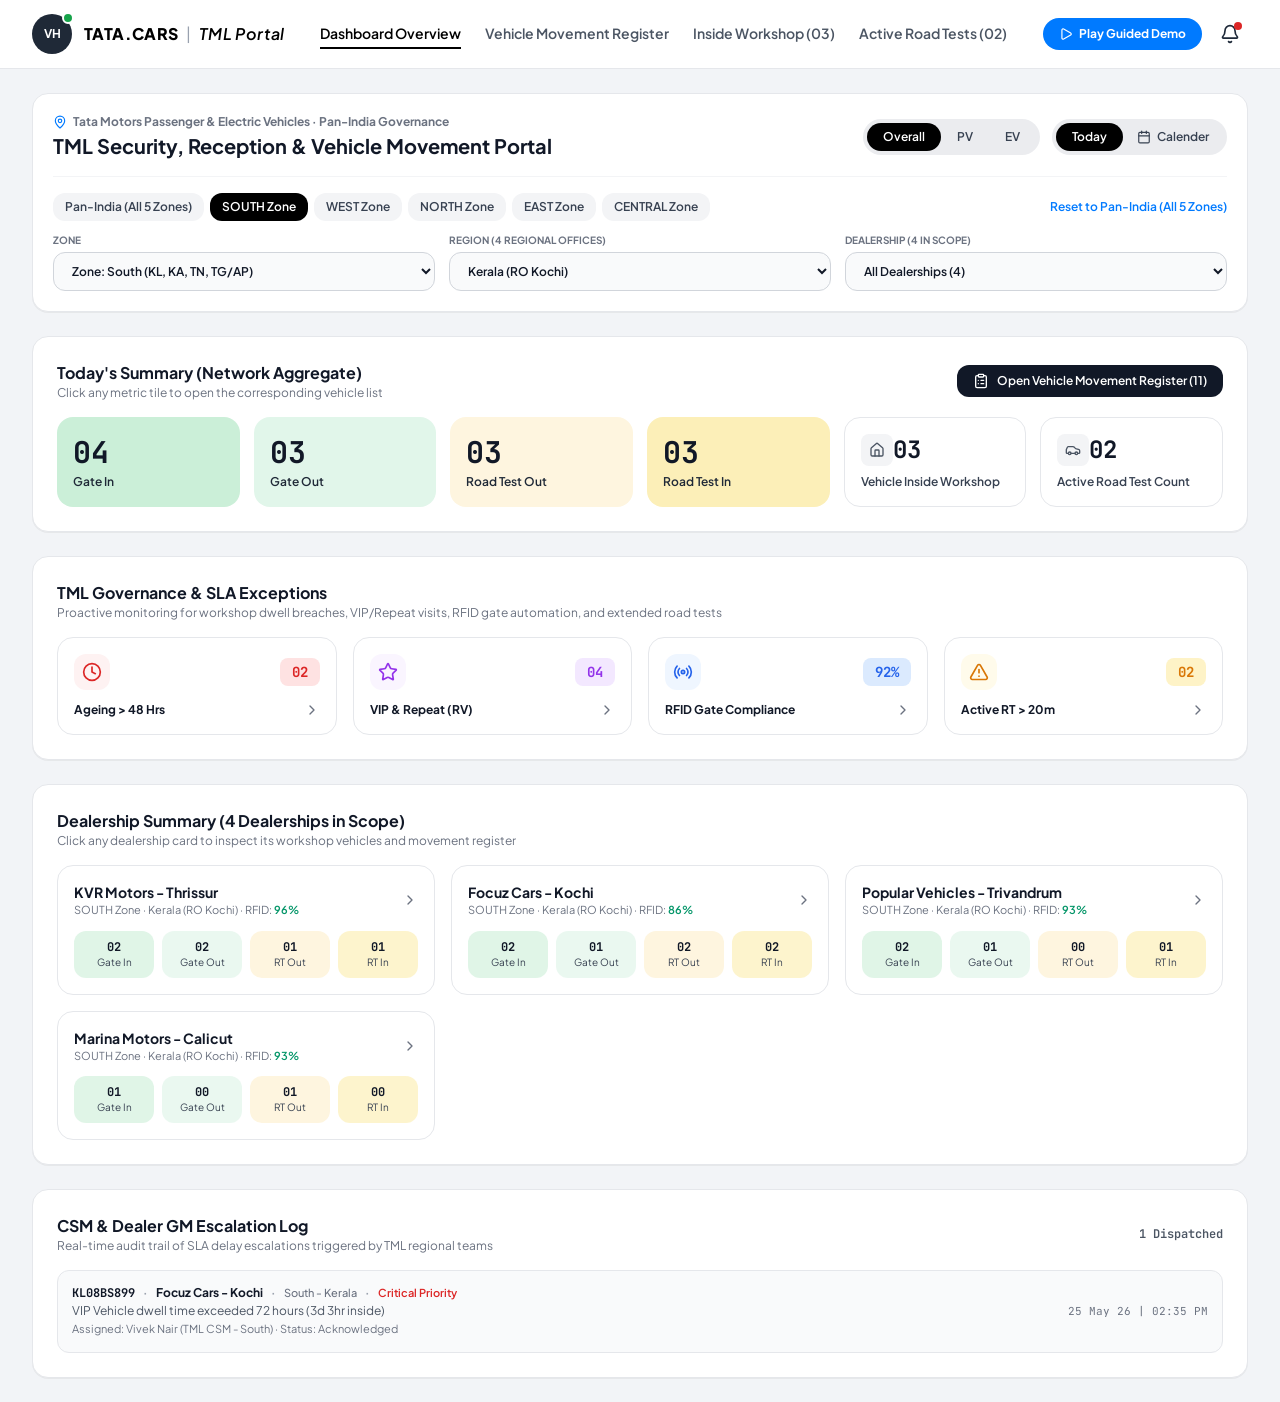
==== commit 1ccf8a05: "build: update dependencies and deploy static assets Upgrade esbuild to v0.28.0 and configure the pro" ====
--- a/docs/index.html
+++ b/docs/index.html
@@ -9,11 +9,14 @@
     <meta property="og:description" content="Tata Motors Limited (TML) regional governance portal for dealership workshop gate-in/out tracking, RFID compliance monitoring, road test telemetry, and SLA breach escalation." />
     <meta property="og:type" content="website" />
     <meta name="twitter:card" content="summary_large_image" />
+    <meta http-equiv="Cache-Control" content="no-cache, no-store, must-revalidate" />
+    <meta http-equiv="Pragma" content="no-cache" />
+    <meta http-equiv="Expires" content="0" />
     <link rel="preconnect" href="https://fonts.googleapis.com">
     <link rel="preconnect" href="https://fonts.gstatic.com" crossorigin>
     <link href="https://fonts.googleapis.com/css2?family=JetBrains+Mono:wght@500;600;700&family=Plus+Jakarta+Sans:ital,wght@0,400;0,500;0,600;0,700;0,800;1,600&display=swap" rel="stylesheet">
-    <script type="module" crossorigin src="./assets/index-CXfEbrpT.js"></script>
-    <link rel="stylesheet" crossorigin href="./assets/index-B9SF2IJI.css">
+    <script type="module" crossorigin src="./assets/index-B7B4kBJD.js"></script>
+    <link rel="stylesheet" crossorigin href="./assets/index-Ceb8oTg6.css">
   </head>
   <body class="bg-[#F2F4F7] text-[#111827] antialiased selection:bg-[#007AFF] selection:text-white">
     <div id="root"></div>
--- a/docs/assets/index-Ceb8oTg6.css
+++ b/docs/assets/index-Ceb8oTg6.css
@@ -0,0 +1,2 @@
+/*! tailwindcss v4.3.3 | MIT License | https://tailwindcss.com */
+@layer properties{@supports (((-webkit-hyphens:none)) and (not (margin-trim:inline))) or ((-moz-orient:inline) and (not (color:rgb(from red r g b)))){*,:before,:after,::backdrop{--tw-space-y-reverse:0;--tw-border-style:solid;--tw-leading:initial;--tw-font-weight:initial;--tw-tracking:initial;--tw-shadow:0 0 #0000;--tw-shadow-color:initial;--tw-shadow-alpha:100%;--tw-inset-shadow:0 0 #0000;--tw-inset-shadow-color:initial;--tw-inset-shadow-alpha:100%;--tw-ring-color:initial;--tw-ring-shadow:0 0 #0000;--tw-inset-ring-color:initial;--tw-inset-ring-shadow:0 0 #0000;--tw-ring-inset:initial;--tw-ring-offset-width:0px;--tw-ring-offset-color:#fff;--tw-ring-offset-shadow:0 0 #0000;--tw-blur:initial;--tw-brightness:initial;--tw-contrast:initial;--tw-grayscale:initial;--tw-hue-rotate:initial;--tw-invert:initial;--tw-opacity:initial;--tw-saturate:initial;--tw-sepia:initial;--tw-drop-shadow:initial;--tw-drop-shadow-color:initial;--tw-drop-shadow-alpha:100%;--tw-drop-shadow-size:initial;--tw-backdrop-blur:initial;--tw-backdrop-brightness:initial;--tw-backdrop-contrast:initial;--tw-backdrop-grayscale:initial;--tw-backdrop-hue-rotate:initial;--tw-backdrop-invert:initial;--tw-backdrop-opacity:initial;--tw-backdrop-saturate:initial;--tw-backdrop-sepia:initial}}}@layer theme{:root,:host{--font-sans:-apple-system, BlinkMacSystemFont, "Segoe UI", Roboto, "Helvetica Neue", "Noto Sans", Arial, sans-serif, "Apple Color Emoji", "Segoe UI Emoji", "Segoe UI Symbol", "Noto Color Emoji";--font-mono:ui-monospace, SFMono-Regular, Menlo, Monaco, Consolas, "Liberation Mono", "Courier New", monospace;--color-gray-50:oklch(98.5% .002 247.839);--color-gray-100:oklch(96.7% .003 264.542);--color-gray-200:oklch(92.8% .006 264.531);--color-gray-400:oklch(70.7% .022 261.325);--color-gray-500:oklch(55.1% .027 264.364);--color-gray-800:oklch(27.8% .033 256.848);--color-gray-900:oklch(21% .034 264.665);--color-black:#000;--color-white:#fff;--spacing:.25rem;--container-md:28rem;--container-7xl:80rem;--text-xs:.75rem;--text-xs--line-height:calc(1 / .75);--text-sm:.875rem;--text-sm--line-height:calc(1.25 / .875);--text-base:1rem;--text-base--line-height:calc(1.5 / 1);--text-lg:1.125rem;--text-lg--line-height:calc(1.75 / 1.125);--text-xl:1.25rem;--text-xl--line-height:calc(1.75 / 1.25);--text-2xl:1.5rem;--text-2xl--line-height:calc(2 / 1.5);--text-3xl:1.875rem;--text-3xl--line-height:calc(2.25 / 1.875);--font-weight-normal:400;--font-weight-medium:500;--font-weight-semibold:600;--font-weight-bold:700;--font-weight-extrabold:800;--tracking-wide:.025em;--leading-relaxed:1.625;--radius-lg:.5rem;--radius-xl:.75rem;--radius-2xl:1rem;--blur-xs:4px;--default-transition-duration:.15s;--default-transition-timing-function:cubic-bezier(.4, 0, .2, 1);--default-font-family:var(--font-sans);--default-mono-font-family:var(--font-mono)}}@layer base{*,:after,:before,::backdrop{box-sizing:border-box;border:0 solid;margin:0;padding:0}::file-selector-button{box-sizing:border-box;border:0 solid;margin:0;padding:0}html,:host{-webkit-text-size-adjust:100%;tab-size:4;line-height:1.5;font-family:var(--default-font-family,-apple-system, BlinkMacSystemFont, "Segoe UI", Roboto, "Helvetica Neue", "Noto Sans", Arial, sans-serif, "Apple Color Emoji", "Segoe UI Emoji", "Segoe UI Symbol", "Noto Color Emoji");font-feature-settings:var(--default-font-feature-settings,normal);font-variation-settings:var(--default-font-variation-settings,normal);-webkit-tap-highlight-color:transparent}hr{height:0;color:inherit;border-top-width:1px}abbr:where([title]){-webkit-text-decoration:underline dotted;text-decoration:underline dotted}h1,h2,h3,h4,h5,h6{font-size:inherit;font-weight:inherit}a{color:inherit;-webkit-text-decoration:inherit;-webkit-text-decoration:inherit;-webkit-text-decoration:inherit;-webkit-text-decoration:inherit;text-decoration:inherit}b,strong{font-weight:bolder}code,kbd,samp,pre{font-family:var(--default-mono-font-family,ui-monospace, SFMono-Regular, Menlo, Monaco, Consolas, "Liberation Mono", "Courier New", monospace);font-feature-settings:var(--default-mono-font-feature-settings,normal);font-variation-settings:var(--default-mono-font-variation-settings,normal);font-size:1em}small{font-size:80%}sub,sup{vertical-align:baseline;font-size:75%;line-height:0;position:relative}sub{bottom:-.25em}sup{top:-.5em}table{text-indent:0;border-color:inherit;border-collapse:collapse}:-moz-focusring:where(:not(iframe)){outline:auto}progress{vertical-align:baseline}summary{display:list-item}ol,ul,menu{list-style:none}img,svg,video,canvas,audio,iframe,embed,object{vertical-align:middle;display:block}img,video{max-width:100%;height:auto}button,input,select,optgroup,textarea{font:inherit;font-feature-settings:inherit;font-variation-settings:inherit;letter-spacing:inherit;color:inherit;opacity:1;background-color:#0000;border-radius:0}::file-selector-button{font:inherit;font-feature-settings:inherit;font-variation-settings:inherit;letter-spacing:inherit;color:inherit;opacity:1;background-color:#0000;border-radius:0}:where(select:is([multiple],[size])) optgroup{font-weight:bolder}:where(select:is([multiple],[size])) optgroup option{padding-inline-start:20px}::file-selector-button{margin-inline-end:4px}::placeholder{opacity:1}@supports (not ((-webkit-appearance:-apple-pay-button))) or (contain-intrinsic-size:1px){::placeholder{color:currentColor}@supports (color:color-mix(in lab, red, red)){::placeholder{color:color-mix(in oklab, currentcolor 50%, transparent)}}}textarea{resize:vertical}::-webkit-search-decoration{-webkit-appearance:none}::-webkit-date-and-time-value{min-height:1lh;text-align:inherit}::-webkit-datetime-edit{display:inline-flex}::-webkit-datetime-edit-fields-wrapper{padding:0}::-webkit-datetime-edit{padding-block:0}::-webkit-datetime-edit-year-field{padding-block:0}::-webkit-datetime-edit-month-field{padding-block:0}::-webkit-datetime-edit-day-field{padding-block:0}::-webkit-datetime-edit-hour-field{padding-block:0}::-webkit-datetime-edit-minute-field{padding-block:0}::-webkit-datetime-edit-second-field{padding-block:0}::-webkit-datetime-edit-millisecond-field{padding-block:0}::-webkit-datetime-edit-meridiem-field{padding-block:0}::-webkit-calendar-picker-indicator{line-height:1}:-moz-ui-invalid{box-shadow:none}button,input:where([type=button],[type=reset],[type=submit]){appearance:button}::file-selector-button{appearance:button}::-webkit-inner-spin-button{height:auto}::-webkit-outer-spin-button{height:auto}[hidden]:where(:not([hidden=until-found])){display:none!important}body{color:#111827;-webkit-tap-highlight-color:transparent;background-color:#f2f4f7;font-family:Plus Jakarta Sans,-apple-system,BlinkMacSystemFont,sans-serif}.font-mono-tabular{font-variant-numeric:tabular-nums;font-family:JetBrains Mono,monospace}.tabular-nums{font-variant-numeric:tabular-nums}}@layer components;@layer utilities{.absolute{position:absolute}.fixed{position:fixed}.relative{position:relative}.sticky{position:sticky}.inset-0{inset:0}.-top-0\.5{top:calc(var(--spacing) * -.5)}.top-0{top:0}.top-1\.5{top:calc(var(--spacing) * 1.5)}.-right-0\.5{right:calc(var(--spacing) * -.5)}.right-1\.5{right:calc(var(--spacing) * 1.5)}.z-30{z-index:30}.z-50{z-index:50}.mx-1{margin-inline:var(--spacing)}.mx-auto{margin-inline:auto}.mt-0\.5{margin-top:calc(var(--spacing) * .5)}.mt-1{margin-top:var(--spacing)}.mt-2{margin-top:calc(var(--spacing) * 2)}.mt-3{margin-top:calc(var(--spacing) * 3)}.mt-4{margin-top:calc(var(--spacing) * 4)}.mb-0\.5{margin-bottom:calc(var(--spacing) * .5)}.mb-1{margin-bottom:var(--spacing)}.mb-1\.5{margin-bottom:calc(var(--spacing) * 1.5)}.mb-2{margin-bottom:calc(var(--spacing) * 2)}.mb-2\.5{margin-bottom:calc(var(--spacing) * 2.5)}.mb-3{margin-bottom:calc(var(--spacing) * 3)}.mb-3\.5{margin-bottom:calc(var(--spacing) * 3.5)}.mb-4{margin-bottom:calc(var(--spacing) * 4)}.mb-6{margin-bottom:calc(var(--spacing) * 6)}.block{display:block}.flex{display:flex}.grid{display:grid}.hidden{display:none}.inline-flex{display:inline-flex}.h-2{height:calc(var(--spacing) * 2)}.h-3{height:calc(var(--spacing) * 3)}.h-3\.5{height:calc(var(--spacing) * 3.5)}.h-4{height:calc(var(--spacing) * 4)}.h-5{height:calc(var(--spacing) * 5)}.h-7{height:calc(var(--spacing) * 7)}.h-8{height:calc(var(--spacing) * 8)}.h-9{height:calc(var(--spacing) * 9)}.h-10{height:calc(var(--spacing) * 10)}.min-h-screen{min-height:100vh}.w-2{width:calc(var(--spacing) * 2)}.w-3{width:calc(var(--spacing) * 3)}.w-3\.5{width:calc(var(--spacing) * 3.5)}.w-4{width:calc(var(--spacing) * 4)}.w-5{width:calc(var(--spacing) * 5)}.w-7{width:calc(var(--spacing) * 7)}.w-8{width:calc(var(--spacing) * 8)}.w-9{width:calc(var(--spacing) * 9)}.w-10{width:calc(var(--spacing) * 10)}.w-full{width:100%}.max-w-7xl{max-width:var(--container-7xl)}.max-w-\[420px\]{max-width:420px}.max-w-md{max-width:var(--container-md)}.flex-1{flex:1}.shrink-0{flex-shrink:0}.cursor-pointer{cursor:pointer}.grid-cols-1{grid-template-columns:repeat(1,minmax(0,1fr))}.grid-cols-2{grid-template-columns:repeat(2,minmax(0,1fr))}.grid-cols-3{grid-template-columns:repeat(3,minmax(0,1fr))}.grid-cols-4{grid-template-columns:repeat(4,minmax(0,1fr))}.flex-col{flex-direction:column}.flex-wrap{flex-wrap:wrap}.items-center{align-items:center}.items-end{align-items:flex-end}.items-start{align-items:flex-start}.justify-between{justify-content:space-between}.justify-center{justify-content:center}.justify-end{justify-content:flex-end}.gap-1{gap:var(--spacing)}.gap-1\.5{gap:calc(var(--spacing) * 1.5)}.gap-2{gap:calc(var(--spacing) * 2)}.gap-2\.5{gap:calc(var(--spacing) * 2.5)}.gap-3{gap:calc(var(--spacing) * 3)}.gap-3\.5{gap:calc(var(--spacing) * 3.5)}.gap-4{gap:calc(var(--spacing) * 4)}.gap-6{gap:calc(var(--spacing) * 6)}:where(.space-y-1>:not(:last-child)){--tw-space-y-reverse:0;margin-block-start:calc(var(--spacing) * var(--tw-space-y-reverse));margin-block-end:calc(var(--spacing) * calc(1 - var(--tw-space-y-reverse)))}:where(.space-y-1\.5>:not(:last-child)){--tw-space-y-reverse:0;margin-block-start:calc(calc(var(--spacing) * 1.5) * var(--tw-space-y-reverse));margin-block-end:calc(calc(var(--spacing) * 1.5) * calc(1 - var(--tw-space-y-reverse)))}:where(.space-y-2\.5>:not(:last-child)){--tw-space-y-reverse:0;margin-block-start:calc(calc(var(--spacing) * 2.5) * var(--tw-space-y-reverse));margin-block-end:calc(calc(var(--spacing) * 2.5) * calc(1 - var(--tw-space-y-reverse)))}:where(.space-y-5>:not(:last-child)){--tw-space-y-reverse:0;margin-block-start:calc(calc(var(--spacing) * 5) * var(--tw-space-y-reverse));margin-block-end:calc(calc(var(--spacing) * 5) * calc(1 - var(--tw-space-y-reverse)))}:where(.space-y-6>:not(:last-child)){--tw-space-y-reverse:0;margin-block-start:calc(calc(var(--spacing) * 6) * var(--tw-space-y-reverse));margin-block-end:calc(calc(var(--spacing) * 6) * calc(1 - var(--tw-space-y-reverse)))}.overflow-x-auto{overflow-x:auto}.rounded-2xl{border-radius:var(--radius-2xl)}.rounded-full{border-radius:2147483647px}.rounded-lg{border-radius:var(--radius-lg)}.rounded-xl{border-radius:var(--radius-xl)}.border{border-style:var(--tw-border-style);border-width:1px}.border-2{border-style:var(--tw-border-style);border-width:2px}.border-t{border-top-style:var(--tw-border-style);border-top-width:1px}.border-b{border-bottom-style:var(--tw-border-style);border-bottom-width:1px}.border-b-2{border-bottom-style:var(--tw-border-style);border-bottom-width:2px}.border-dashed{--tw-border-style:dashed;border-style:dashed}.border-\[\#10B981\]{border-color:#10b981}.border-\[\#93C5FD\]{border-color:#93c5fd}.border-\[\#A855F7\]{border-color:#a855f7}.border-\[\#D1D5DB\]{border-color:#d1d5db}.border-\[\#D97706\]{border-color:#d97706}.border-\[\#DC2626\]{border-color:#dc2626}.border-\[\#E5E7EB\]{border-color:#e5e7eb}.border-\[\#F3F4F6\]{border-color:#f3f4f6}.border-black{border-color:var(--color-black)}.border-gray-200{border-color:var(--color-gray-200)}.border-transparent{border-color:#0000}.border-white{border-color:var(--color-white)}.border-white\/10{border-color:#ffffff1a}@supports (color:color-mix(in lab, red, red)){.border-white\/10{border-color:color-mix(in oklab, var(--color-white) 10%, transparent)}}.bg-\[\#1F2937\]{background-color:#1f2937}.bg-\[\#007AFF\]{background-color:#007aff}.bg-\[\#16A34A\]{background-color:#16a34a}.bg-\[\#111827\]{background-color:#111827}.bg-\[\#CBEFD8\]{background-color:#cbefd8}.bg-\[\#CBEFD8\]\/60{background-color:oklab(92.0053% -.0449063 .0187985/.6)}.bg-\[\#DBEAFE\]{background-color:#dbeafe}.bg-\[\#DC2626\]{background-color:#dc2626}.bg-\[\#E1F6EA\]{background-color:#e1f6ea}.bg-\[\#E1F6EA\]\/70{background-color:oklab(95.4408% -.0256964 .00890833/.7)}.bg-\[\#EBECEF\]{background-color:#ebecef}.bg-\[\#ECFDF5\]{background-color:#ecfdf5}.bg-\[\#EFF6FF\]{background-color:#eff6ff}.bg-\[\#F2F4F7\]{background-color:#f2f4f7}.bg-\[\#F3E8FF\]{background-color:#f3e8ff}.bg-\[\#F3F4F6\]{background-color:#f3f4f6}.bg-\[\#F9FAFB\]{background-color:#f9fafb}.bg-\[\#F59E0B\]{background-color:#f59e0b}.bg-\[\#FAF5FF\]{background-color:#faf5ff}.bg-\[\#FCEFB8\]{background-color:#fcefb8}.bg-\[\#FCEFB8\]\/70{background-color:oklab(94.924% -.00795174 .0713882/.7)}.bg-\[\#FEE2E2\]{background-color:#fee2e2}.bg-\[\#FEF2F2\]{background-color:#fef2f2}.bg-\[\#FEF3C7\]{background-color:#fef3c7}.bg-\[\#FEF5DF\]{background-color:#fef5df}.bg-\[\#FFFBEB\]{background-color:#fffbeb}.bg-black{background-color:var(--color-black)}.bg-black\/50{background-color:#00000080}@supports (color:color-mix(in lab, red, red)){.bg-black\/50{background-color:color-mix(in oklab, var(--color-black) 50%, transparent)}}.bg-transparent{background-color:#0000}.bg-white{background-color:var(--color-white)}.bg-white\/10{background-color:#ffffff1a}@supports (color:color-mix(in lab, red, red)){.bg-white\/10{background-color:color-mix(in oklab, var(--color-white) 10%, transparent)}}.p-1{padding:var(--spacing)}.p-1\.5{padding:calc(var(--spacing) * 1.5)}.p-2{padding:calc(var(--spacing) * 2)}.p-2\.5{padding:calc(var(--spacing) * 2.5)}.p-3{padding:calc(var(--spacing) * 3)}.p-3\.5{padding:calc(var(--spacing) * 3.5)}.p-4{padding:calc(var(--spacing) * 4)}.p-5{padding:calc(var(--spacing) * 5)}.p-8{padding:calc(var(--spacing) * 8)}.px-2\.5{padding-inline:calc(var(--spacing) * 2.5)}.px-3{padding-inline:calc(var(--spacing) * 3)}.px-3\.5{padding-inline:calc(var(--spacing) * 3.5)}.px-4{padding-inline:calc(var(--spacing) * 4)}.py-0\.5{padding-block:calc(var(--spacing) * .5)}.py-1{padding-block:var(--spacing)}.py-1\.5{padding-block:calc(var(--spacing) * 1.5)}.py-2{padding-block:calc(var(--spacing) * 2)}.py-2\.5{padding-block:calc(var(--spacing) * 2.5)}.py-3{padding-block:calc(var(--spacing) * 3)}.py-3\.5{padding-block:calc(var(--spacing) * 3.5)}.py-6{padding-block:calc(var(--spacing) * 6)}.pt-2\.5{padding-top:calc(var(--spacing) * 2.5)}.pt-3{padding-top:calc(var(--spacing) * 3)}.pt-4{padding-top:calc(var(--spacing) * 4)}.pb-1{padding-bottom:var(--spacing)}.pb-4{padding-bottom:calc(var(--spacing) * 4)}.text-center{text-align:center}.text-left{text-align:left}.text-right{text-align:right}.text-2xl{font-size:var(--text-2xl);line-height:var(--tw-leading,var(--text-2xl--line-height))}.text-base{font-size:var(--text-base);line-height:var(--tw-leading,var(--text-base--line-height))}.text-lg{font-size:var(--text-lg);line-height:var(--tw-leading,var(--text-lg--line-height))}.text-sm{font-size:var(--text-sm);line-height:var(--tw-leading,var(--text-sm--line-height))}.text-xl{font-size:var(--text-xl);line-height:var(--tw-leading,var(--text-xl--line-height))}.text-xs{font-size:var(--text-xs);line-height:var(--tw-leading,var(--text-xs--line-height))}.text-\[10px\]{font-size:10px}.text-\[11px\]{font-size:11px}.leading-relaxed{--tw-leading:var(--leading-relaxed);line-height:var(--leading-relaxed)}.font-bold{--tw-font-weight:var(--font-weight-bold);font-weight:var(--font-weight-bold)}.font-extrabold{--tw-font-weight:var(--font-weight-extrabold);font-weight:var(--font-weight-extrabold)}.font-medium{--tw-font-weight:var(--font-weight-medium);font-weight:var(--font-weight-medium)}.font-normal{--tw-font-weight:var(--font-weight-normal);font-weight:var(--font-weight-normal)}.font-semibold{--tw-font-weight:var(--font-weight-semibold);font-weight:var(--font-weight-semibold)}.tracking-wide{--tw-tracking:var(--tracking-wide);letter-spacing:var(--tracking-wide)}.break-all{word-break:break-all}.whitespace-nowrap{white-space:nowrap}.text-\[\#1F2937\]{color:#1f2937}.text-\[\#3B82F6\]{color:#3b82f6}.text-\[\#4B5563\]{color:#4b5563}.text-\[\#6B7280\]{color:#6b7280}.text-\[\#007AFF\]{color:#007aff}.text-\[\#9CA3AF\]{color:#9ca3af}.text-\[\#10B981\]{color:#10b981}.text-\[\#065F46\]{color:#065f46}.text-\[\#2563EB\]{color:#2563eb}.text-\[\#9333EA\]{color:#9333ea}.text-\[\#047857\]{color:#047857}.text-\[\#059669\]{color:#059669}.text-\[\#111827\]{color:#111827}.text-\[\#374151\]{color:#374151}.text-\[\#D97706\]{color:#d97706}.text-\[\#DC2626\]{color:#dc2626}.text-black{color:var(--color-black)}.text-gray-400{color:var(--color-gray-400)}.text-gray-500{color:var(--color-gray-500)}.text-gray-800{color:var(--color-gray-800)}.text-gray-900{color:var(--color-gray-900)}.text-white{color:var(--color-white)}.text-white\/60{color:#fff9}@supports (color:color-mix(in lab, red, red)){.text-white\/60{color:color-mix(in oklab, var(--color-white) 60%, transparent)}}.text-white\/85{color:#ffffffd9}@supports (color:color-mix(in lab, red, red)){.text-white\/85{color:color-mix(in oklab, var(--color-white) 85%, transparent)}}.uppercase{text-transform:uppercase}.italic{font-style:italic}.underline{text-decoration-line:underline}.antialiased{-webkit-font-smoothing:antialiased;-moz-osx-font-smoothing:grayscale}.shadow-2xl{--tw-shadow:0 25px 50px -12px var(--tw-shadow-color,#00000040);box-shadow:var(--tw-inset-shadow), var(--tw-inset-ring-shadow), var(--tw-ring-offset-shadow), var(--tw-ring-shadow), var(--tw-shadow)}.shadow-2xs{--tw-shadow:0 1px var(--tw-shadow-color,#0000000d);box-shadow:var(--tw-inset-shadow), var(--tw-inset-ring-shadow), var(--tw-ring-offset-shadow), var(--tw-ring-shadow), var(--tw-shadow)}.shadow-lg{--tw-shadow:0 10px 15px -3px var(--tw-shadow-color,#0000001a), 0 4px 6px -4px var(--tw-shadow-color,#0000001a);box-shadow:var(--tw-inset-shadow), var(--tw-inset-ring-shadow), var(--tw-ring-offset-shadow), var(--tw-ring-shadow), var(--tw-shadow)}.filter{filter:var(--tw-blur,) var(--tw-brightness,) var(--tw-contrast,) var(--tw-grayscale,) var(--tw-hue-rotate,) var(--tw-invert,) var(--tw-saturate,) var(--tw-sepia,) var(--tw-drop-shadow,)}.backdrop-blur-xs{--tw-backdrop-blur:blur(var(--blur-xs));-webkit-backdrop-filter:var(--tw-backdrop-blur,) var(--tw-backdrop-brightness,) var(--tw-backdrop-contrast,) var(--tw-backdrop-grayscale,) var(--tw-backdrop-hue-rotate,) var(--tw-backdrop-invert,) var(--tw-backdrop-opacity,) var(--tw-backdrop-saturate,) var(--tw-backdrop-sepia,);backdrop-filter:var(--tw-backdrop-blur,) var(--tw-backdrop-brightness,) var(--tw-backdrop-contrast,) var(--tw-backdrop-grayscale,) var(--tw-backdrop-hue-rotate,) var(--tw-backdrop-invert,) var(--tw-backdrop-opacity,) var(--tw-backdrop-saturate,) var(--tw-backdrop-sepia,)}.transition-all{transition-property:all;transition-timing-function:var(--tw-ease,var(--default-transition-timing-function));transition-duration:var(--tw-duration,var(--default-transition-duration))}.transition-colors{transition-property:color,background-color,border-color,outline-color,text-decoration-color,fill,stroke,--tw-gradient-from,--tw-gradient-via,--tw-gradient-to;transition-timing-function:var(--tw-ease,var(--default-transition-timing-function));transition-duration:var(--tw-duration,var(--default-transition-duration))}.outline-none{--tw-outline-style:none;outline-style:none}.selection\:bg-\[\#007AFF\] ::selection{background-color:#007aff}.selection\:bg-\[\#007AFF\]::selection{background-color:#007aff}.selection\:text-white ::selection{color:var(--color-white)}.selection\:text-white::selection{color:var(--color-white)}@media (hover:hover){.hover\:border-\[\#9CA3AF\]:hover{border-color:#9ca3af}.hover\:border-\[\#2563EB\]\/50:hover{border-color:oklab(54.615% -.026671 -.213549/.5)}.hover\:border-\[\#9333EA\]\/50:hover{border-color:oklab(55.7537% .134997 -.213369/.5)}.hover\:border-\[\#D97706\]\/50:hover{border-color:oklab(66.584% .082678 .133963/.5)}.hover\:border-\[\#DC2626\]\/50:hover{border-color:oklab(57.7099% .191149 .0987651/.5)}.hover\:bg-\[\#1F2937\]:hover{background-color:#1f2937}.hover\:bg-\[\#0062CC\]:hover{background-color:#0062cc}.hover\:bg-\[\#B91C1C\]:hover{background-color:#b91c1c}.hover\:bg-\[\#E5E7EB\]:hover{background-color:#e5e7eb}.hover\:bg-\[\#F3F4F6\]:hover{background-color:#f3f4f6}.hover\:bg-gray-50:hover{background-color:var(--color-gray-50)}.hover\:bg-gray-100:hover{background-color:var(--color-gray-100)}.hover\:bg-white\/20:hover{background-color:#fff3}@supports (color:color-mix(in lab, red, red)){.hover\:bg-white\/20:hover{background-color:color-mix(in oklab, var(--color-white) 20%, transparent)}}.hover\:text-black:hover{color:var(--color-black)}.hover\:underline:hover{text-decoration-line:underline}.hover\:opacity-95:hover{opacity:.95}}.focus\:border-\[\#007AFF\]:focus{border-color:#007aff}.active\:scale-\[0\.98\]:active{scale:.98}.disabled\:opacity-40:disabled{opacity:.4}@media (width>=40rem){.sm\:grid-cols-2{grid-template-columns:repeat(2,minmax(0,1fr))}.sm\:grid-cols-3{grid-template-columns:repeat(3,minmax(0,1fr))}.sm\:flex-row{flex-direction:row}.sm\:items-center{align-items:center}.sm\:p-5{padding:calc(var(--spacing) * 5)}.sm\:p-6{padding:calc(var(--spacing) * 6)}.sm\:px-8{padding-inline:calc(var(--spacing) * 8)}.sm\:text-3xl{font-size:var(--text-3xl);line-height:var(--tw-leading,var(--text-3xl--line-height))}.sm\:text-base{font-size:var(--text-base);line-height:var(--tw-leading,var(--text-base--line-height))}.sm\:text-sm{font-size:var(--text-sm);line-height:var(--tw-leading,var(--text-sm--line-height))}.sm\:text-xl{font-size:var(--text-xl);line-height:var(--tw-leading,var(--text-xl--line-height))}}@media (width>=48rem){.md\:grid-cols-2{grid-template-columns:repeat(2,minmax(0,1fr))}.md\:grid-cols-3{grid-template-columns:repeat(3,minmax(0,1fr))}}@media (width>=64rem){.lg\:col-span-2{grid-column:span 2/span 2}.lg\:col-span-4{grid-column:span 4/span 4}.lg\:flex{display:flex}.lg\:grid-cols-3{grid-template-columns:repeat(3,minmax(0,1fr))}.lg\:grid-cols-4{grid-template-columns:repeat(4,minmax(0,1fr))}.lg\:grid-cols-6{grid-template-columns:repeat(6,minmax(0,1fr))}.lg\:grid-cols-12{grid-template-columns:repeat(12,minmax(0,1fr))}}}@property --tw-space-y-reverse{syntax:"*";inherits:false;initial-value:0}@property --tw-border-style{syntax:"*";inherits:false;initial-value:solid}@property --tw-leading{syntax:"*";inherits:false}@property --tw-font-weight{syntax:"*";inherits:false}@property --tw-tracking{syntax:"*";inherits:false}@property --tw-shadow{syntax:"*";inherits:false;initial-value:0 0 #0000}@property --tw-shadow-color{syntax:"*";inherits:false}@property --tw-shadow-alpha{syntax:"<percentage>";inherits:false;initial-value:100%}@property --tw-inset-shadow{syntax:"*";inherits:false;initial-value:0 0 #0000}@property --tw-inset-shadow-color{syntax:"*";inherits:false}@property --tw-inset-shadow-alpha{syntax:"<percentage>";inherits:false;initial-value:100%}@property --tw-ring-color{syntax:"*";inherits:false}@property --tw-ring-shadow{syntax:"*";inherits:false;initial-value:0 0 #0000}@property --tw-inset-ring-color{syntax:"*";inherits:false}@property --tw-inset-ring-shadow{syntax:"*";inherits:false;initial-value:0 0 #0000}@property --tw-ring-inset{syntax:"*";inherits:false}@property --tw-ring-offset-width{syntax:"<length>";inherits:false;initial-value:0}@property --tw-ring-offset-color{syntax:"*";inherits:false;initial-value:#fff}@property --tw-ring-offset-shadow{syntax:"*";inherits:false;initial-value:0 0 #0000}@property --tw-blur{syntax:"*";inherits:false}@property --tw-brightness{syntax:"*";inherits:false}@property --tw-contrast{syntax:"*";inherits:false}@property --tw-grayscale{syntax:"*";inherits:false}@property --tw-hue-rotate{syntax:"*";inherits:false}@property --tw-invert{syntax:"*";inherits:false}@property --tw-opacity{syntax:"*";inherits:false}@property --tw-saturate{syntax:"*";inherits:false}@property --tw-sepia{syntax:"*";inherits:false}@property --tw-drop-shadow{syntax:"*";inherits:false}@property --tw-drop-shadow-color{syntax:"*";inherits:false}@property --tw-drop-shadow-alpha{syntax:"<percentage>";inherits:false;initial-value:100%}@property --tw-drop-shadow-size{syntax:"*";inherits:false}@property --tw-backdrop-blur{syntax:"*";inherits:false}@property --tw-backdrop-brightness{syntax:"*";inherits:false}@property --tw-backdrop-contrast{syntax:"*";inherits:false}@property --tw-backdrop-grayscale{syntax:"*";inherits:false}@property --tw-backdrop-hue-rotate{syntax:"*";inherits:false}@property --tw-backdrop-invert{syntax:"*";inherits:false}@property --tw-backdrop-opacity{syntax:"*";inherits:false}@property --tw-backdrop-saturate{syntax:"*";inherits:false}@property --tw-backdrop-sepia{syntax:"*";inherits:false}
